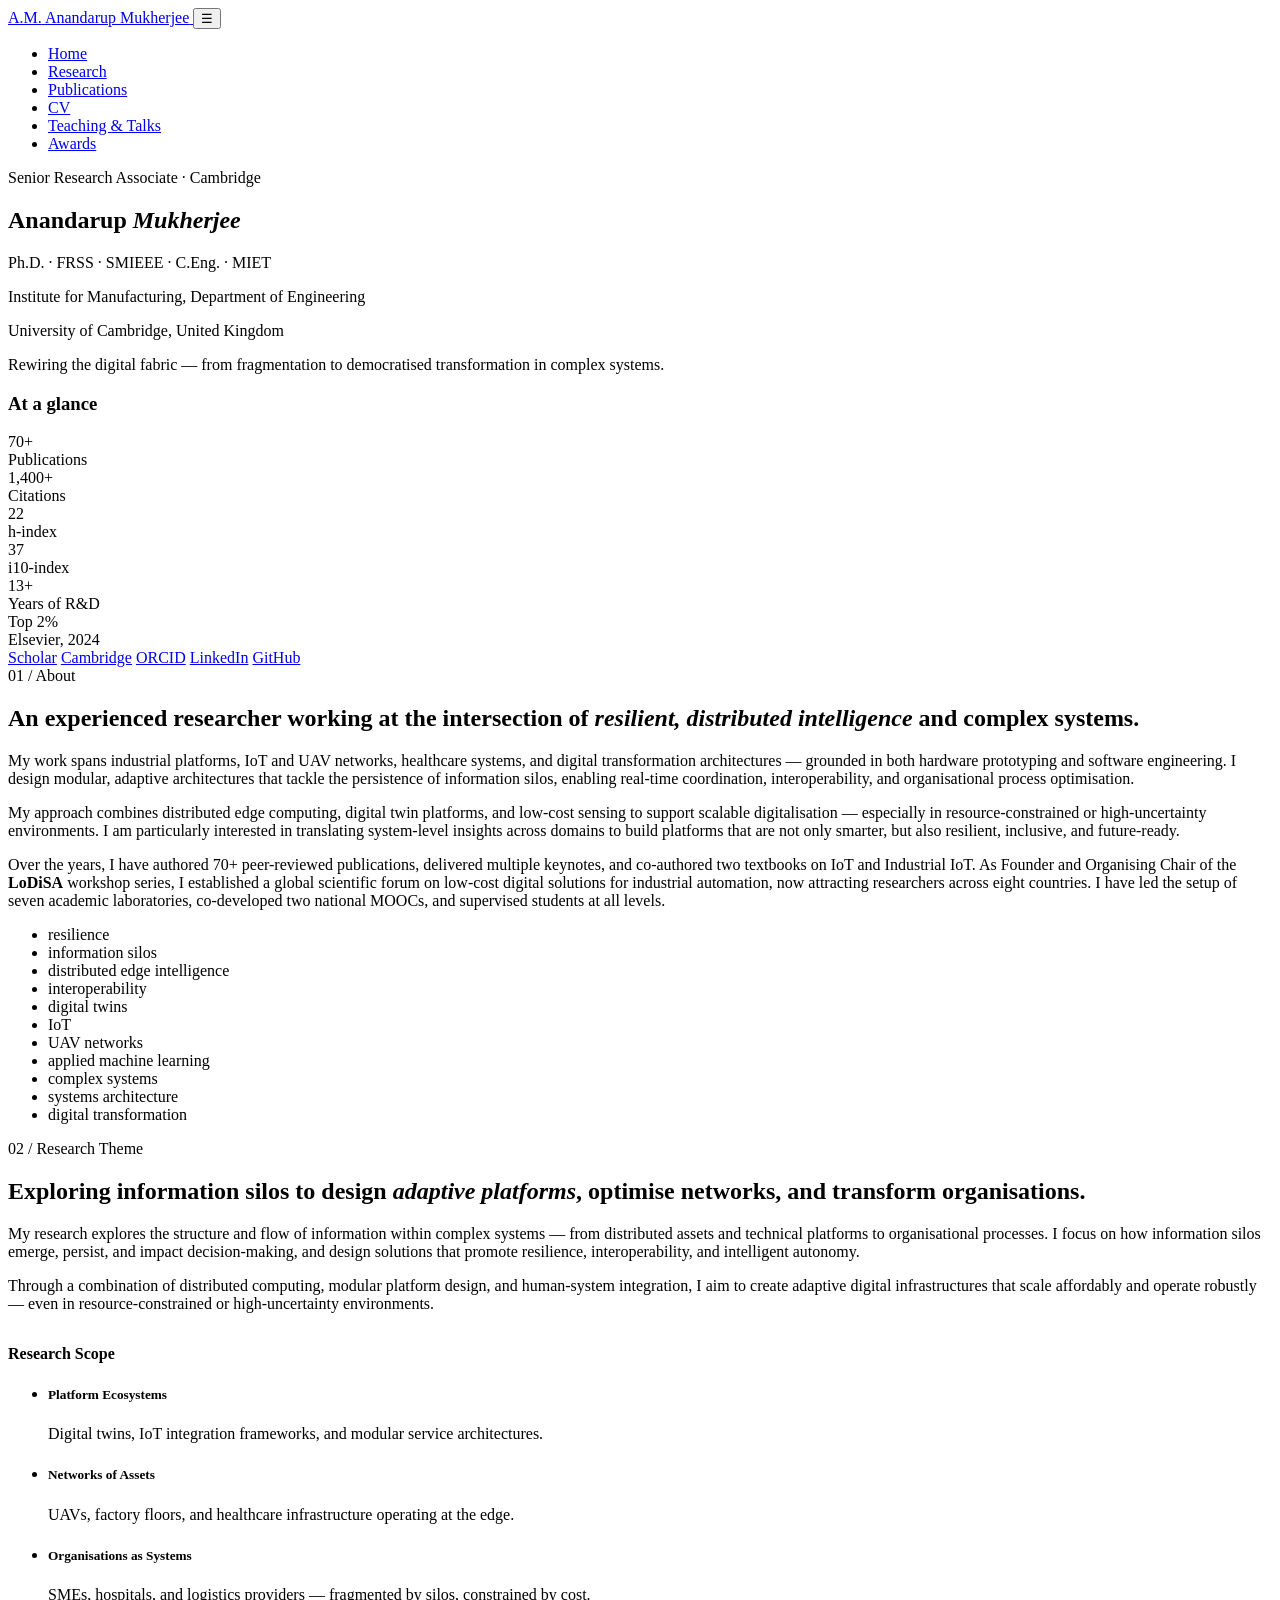
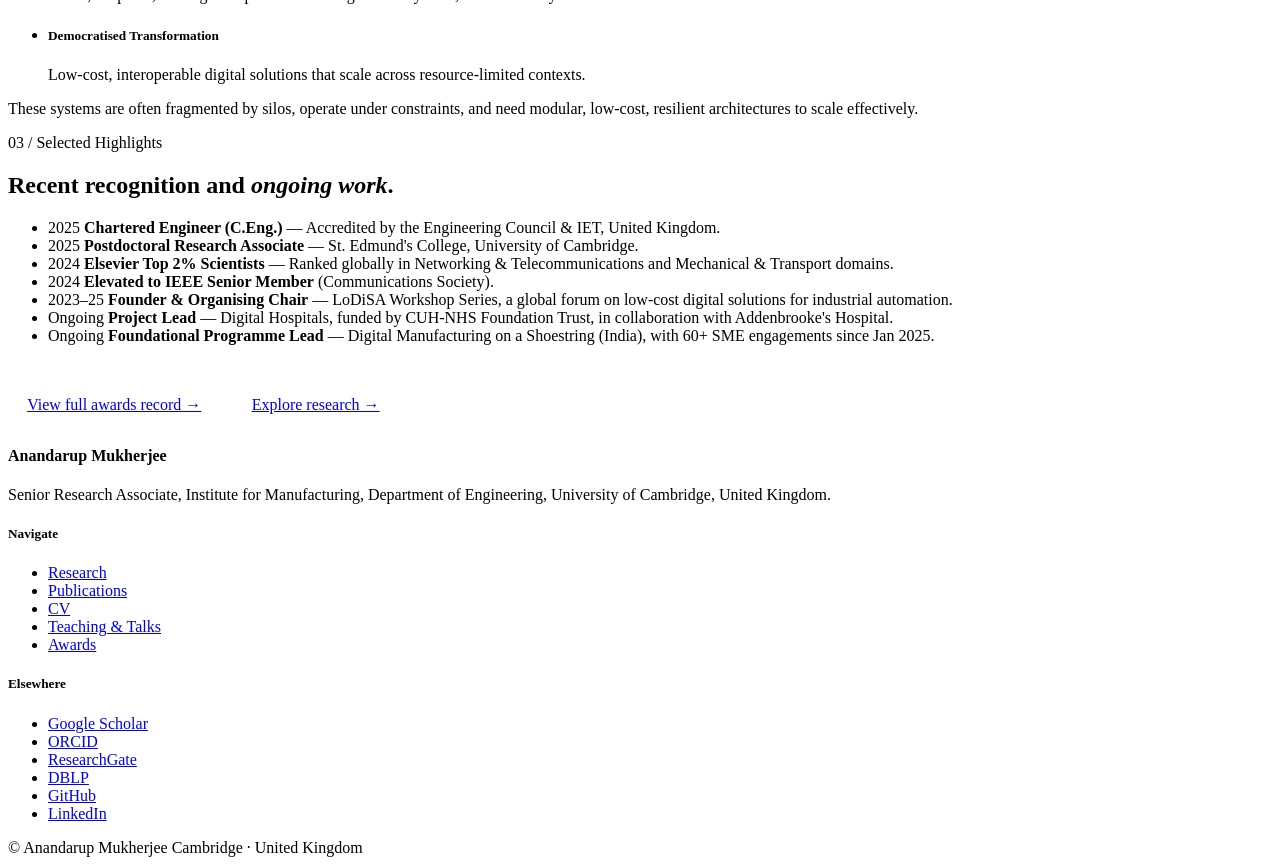
==== index.html @ 052fa0aa "site" ====
<!DOCTYPE html>
<html lang="en">
<head>
<meta charset="UTF-8" />
<meta name="viewport" content="width=device-width, initial-scale=1.0" />
<title>Anandarup Mukherjee — University of Cambridge</title>
<meta name="description" content="Dr. Anandarup Mukherjee — Senior Research Associate, Institute for Manufacturing, University of Cambridge. Research on digital twins, democratised digital transformation, IoT, and complex systems." />
<link rel="stylesheet" href="css/style.css" />
</head>
<body>

<header class="site-header">
  <div class="container">
    <nav class="nav">
      <a href="index.html" class="brand">
        <span class="brand-mark">A.M.</span>
        <span>Anandarup Mukherjee</span>
      </a>
      <button class="nav-toggle" aria-label="Menu" onclick="document.getElementById('menu').classList.toggle('open')">☰</button>
      <ul class="nav-links" id="menu">
        <li><a href="index.html" class="active">Home</a></li>
        <li><a href="research.html">Research</a></li>
        <li><a href="publications.html">Publications</a></li>
        <li><a href="cv.html">CV</a></li>
        <li><a href="teaching.html">Teaching &amp; Talks</a></li>
        <li><a href="awards.html">Awards</a></li>
      </ul>
    </nav>
  </div>
</header>

<main class="container">

  <section class="hero">
    <div class="hero-grid">
      <div>
        <p class="eyebrow reveal">Senior Research Associate · Cambridge</p>
        <h1 class="name reveal reveal-d1">Anandarup <em>Mukherjee</em></h1>
        <p class="creds reveal reveal-d2">Ph.D. · FRSS · SMIEEE · C.Eng. · MIET</p>
        <p class="role reveal reveal-d2">Institute for Manufacturing, Department of Engineering</p>
        <p class="affiliation reveal reveal-d3">University of Cambridge, United Kingdom</p>
        <p class="tagline reveal reveal-d3">
          Rewiring the digital fabric — from fragmentation to democratised transformation in complex systems.
        </p>
      </div>

      <aside class="hero-card reveal reveal-d4">
        <h3>At a glance</h3>
        <div class="metric-grid">
          <div class="metric"><div class="num">70+</div><div class="label">Publications</div></div>
          <div class="metric"><div class="num">1,400+</div><div class="label">Citations</div></div>
          <div class="metric"><div class="num">22</div><div class="label">h-index</div></div>
          <div class="metric"><div class="num">37</div><div class="label">i10-index</div></div>
          <div class="metric"><div class="num">13+</div><div class="label">Years of R&amp;D</div></div>
          <div class="metric"><div class="num">Top 2%</div><div class="label">Elsevier, 2024</div></div>
        </div>
        <div class="links-row">
          <a class="chip" href="https://scholar.google.co.in/citations?user=M4lwDqYAAAAJ&amp;hl=en" target="_blank" rel="noopener">Scholar</a>
          <a class="chip" href="https://www.eng.cam.ac.uk/profiles/am2910" target="_blank" rel="noopener">Cambridge</a>
          <a class="chip" href="https://orcid.org/0000-0002-3165-1151" target="_blank" rel="noopener">ORCID</a>
          <a class="chip" href="https://www.linkedin.com/in/anandarupmukherjee/" target="_blank" rel="noopener">LinkedIn</a>
          <a class="chip" href="https://github.com/anandarupmukherjee" target="_blank" rel="noopener">GitHub</a>
        </div>
      </aside>
    </div>
  </section>

  <section id="about">
    <div class="section-head">
      <span class="section-num">01 / About</span>
      <h2 class="section-title">An experienced researcher working at the intersection of <em>resilient, distributed intelligence</em> and complex systems.</h2>
    </div>

    <div class="prose">
      <p>
        My work spans industrial platforms, IoT and UAV networks, healthcare systems, and digital
        transformation architectures — grounded in both hardware prototyping and software engineering.
        I design modular, adaptive architectures that tackle the persistence of information silos,
        enabling real-time coordination, interoperability, and organisational process optimisation.
      </p>
      <p>
        My approach combines distributed edge computing, digital twin platforms, and low-cost sensing
        to support scalable digitalisation — especially in resource-constrained or high-uncertainty
        environments. I am particularly interested in translating system-level insights across domains
        to build platforms that are not only smarter, but also resilient, inclusive, and future-ready.
      </p>
      <p>
        Over the years, I have authored 70+ peer-reviewed publications, delivered multiple keynotes,
        and co-authored two textbooks on IoT and Industrial IoT. As Founder and Organising Chair of
        the <strong>LoDiSA</strong> workshop series, I established a global scientific forum on
        low-cost digital solutions for industrial automation, now attracting researchers across
        eight countries. I have led the setup of seven academic laboratories, co-developed two
        national MOOCs, and supervised students at all levels.
      </p>

      <ul class="keywords">
        <li>resilience</li>
        <li>information silos</li>
        <li>distributed edge intelligence</li>
        <li>interoperability</li>
        <li>digital twins</li>
        <li>IoT</li>
        <li>UAV networks</li>
        <li>applied machine learning</li>
        <li>complex systems</li>
        <li>systems architecture</li>
        <li>digital transformation</li>
      </ul>
    </div>
  </section>

  <section id="theme">
    <div class="section-head">
      <span class="section-num">02 / Research Theme</span>
      <h2 class="section-title">Exploring information silos to design <em>adaptive platforms</em>, optimise networks, and transform organisations.</h2>
    </div>

    <div class="hero-grid">
      <div>
        <p>
          My research explores the structure and flow of information within complex systems — from
          distributed assets and technical platforms to organisational processes. I focus on how
          information silos emerge, persist, and impact decision-making, and design solutions that
          promote resilience, interoperability, and intelligent autonomy.
        </p>
        <p>
          Through a combination of distributed computing, modular platform design, and human-system
          integration, I aim to create adaptive digital infrastructures that scale affordably and
          operate robustly — even in resource-constrained or high-uncertainty environments.
        </p>
        <h4 style="margin-top:2rem;">Research Scope</h4>
        <ul class="highlights" style="margin-top:1rem;">
          <li class="highlight">
            <h5>Platform Ecosystems</h5>
            <p>Digital twins, IoT integration frameworks, and modular service architectures.</p>
          </li>
          <li class="highlight">
            <h5>Networks of Assets</h5>
            <p>UAVs, factory floors, and healthcare infrastructure operating at the edge.</p>
          </li>
          <li class="highlight">
            <h5>Organisations as Systems</h5>
            <p>SMEs, hospitals, and logistics providers — fragmented by silos, constrained by cost.</p>
          </li>
          <li class="highlight">
            <h5>Democratised Transformation</h5>
            <p>Low-cost, interoperable digital solutions that scale across resource-limited contexts.</p>
          </li>
        </ul>
      </div>
      <aside>
        <p class="pull-quote">
          These systems are often fragmented by silos, operate under constraints, and need modular,
          low-cost, resilient architectures to scale effectively.
        </p>
      </aside>
    </div>
  </section>

  <section id="highlights">
    <div class="section-head">
      <span class="section-num">03 / Selected Highlights</span>
      <h2 class="section-title">Recent recognition and <em>ongoing work</em>.</h2>
    </div>

    <ul class="news">
      <li>
        <span class="when">2025</span>
        <span class="what"><strong>Chartered Engineer (C.Eng.)</strong> — Accredited by the Engineering Council &amp; IET, United Kingdom.</span>
      </li>
      <li>
        <span class="when">2025</span>
        <span class="what"><strong>Postdoctoral Research Associate</strong> — St. Edmund's College, University of Cambridge.</span>
      </li>
      <li>
        <span class="when">2024</span>
        <span class="what"><strong>Elsevier Top 2% Scientists</strong> — Ranked globally in Networking &amp; Telecommunications and Mechanical &amp; Transport domains.</span>
      </li>
      <li>
        <span class="when">2024</span>
        <span class="what"><strong>Elevated to IEEE Senior Member</strong> (Communications Society).</span>
      </li>
      <li>
        <span class="when">2023–25</span>
        <span class="what"><strong>Founder &amp; Organising Chair</strong> — LoDiSA Workshop Series, a global forum on low-cost digital solutions for industrial automation.</span>
      </li>
      <li>
        <span class="when">Ongoing</span>
        <span class="what"><strong>Project Lead</strong> — Digital Hospitals, funded by CUH-NHS Foundation Trust, in collaboration with Addenbrooke's Hospital.</span>
      </li>
      <li>
        <span class="when">Ongoing</span>
        <span class="what"><strong>Foundational Programme Lead</strong> — Digital Manufacturing on a Shoestring (India), with 60+ SME engagements since Jan 2025.</span>
      </li>
    </ul>

    <p style="margin-top:2.5rem;">
      <a href="awards.html" class="chip" style="display:inline-block; padding:0.7rem 1.2rem;">View full awards record →</a>
      &nbsp;
      <a href="research.html" class="chip" style="display:inline-block; padding:0.7rem 1.2rem;">Explore research →</a>
    </p>
  </section>

</main>

<footer class="site-footer">
  <div class="container">
    <div class="footer-grid">
      <div class="footer-brand">
        <h4>Anandarup Mukherjee</h4>
        <p>Senior Research Associate, Institute for Manufacturing, Department of Engineering, University of Cambridge, United Kingdom.</p>
      </div>
      <div class="footer-col">
        <h5>Navigate</h5>
        <ul>
          <li><a href="research.html">Research</a></li>
          <li><a href="publications.html">Publications</a></li>
          <li><a href="cv.html">CV</a></li>
          <li><a href="teaching.html">Teaching &amp; Talks</a></li>
          <li><a href="awards.html">Awards</a></li>
        </ul>
      </div>
      <div class="footer-col">
        <h5>Elsewhere</h5>
        <ul>
          <li><a href="https://scholar.google.co.in/citations?user=M4lwDqYAAAAJ&amp;hl=en" target="_blank" rel="noopener">Google Scholar</a></li>
          <li><a href="https://orcid.org/0000-0002-3165-1151" target="_blank" rel="noopener">ORCID</a></li>
          <li><a href="https://www.researchgate.net/profile/Anandarup-Mukherjee" target="_blank" rel="noopener">ResearchGate</a></li>
          <li><a href="https://dblp.org/pid/160/3215.html" target="_blank" rel="noopener">DBLP</a></li>
          <li><a href="https://github.com/anandarupmukherjee" target="_blank" rel="noopener">GitHub</a></li>
          <li><a href="https://www.linkedin.com/in/anandarupmukherjee/" target="_blank" rel="noopener">LinkedIn</a></li>
        </ul>
      </div>
    </div>
    <div class="footer-bottom">
      <span>© Anandarup Mukherjee</span>
      <span>Cambridge · United Kingdom</span>
    </div>
  </div>
</footer>

</body>
</html>
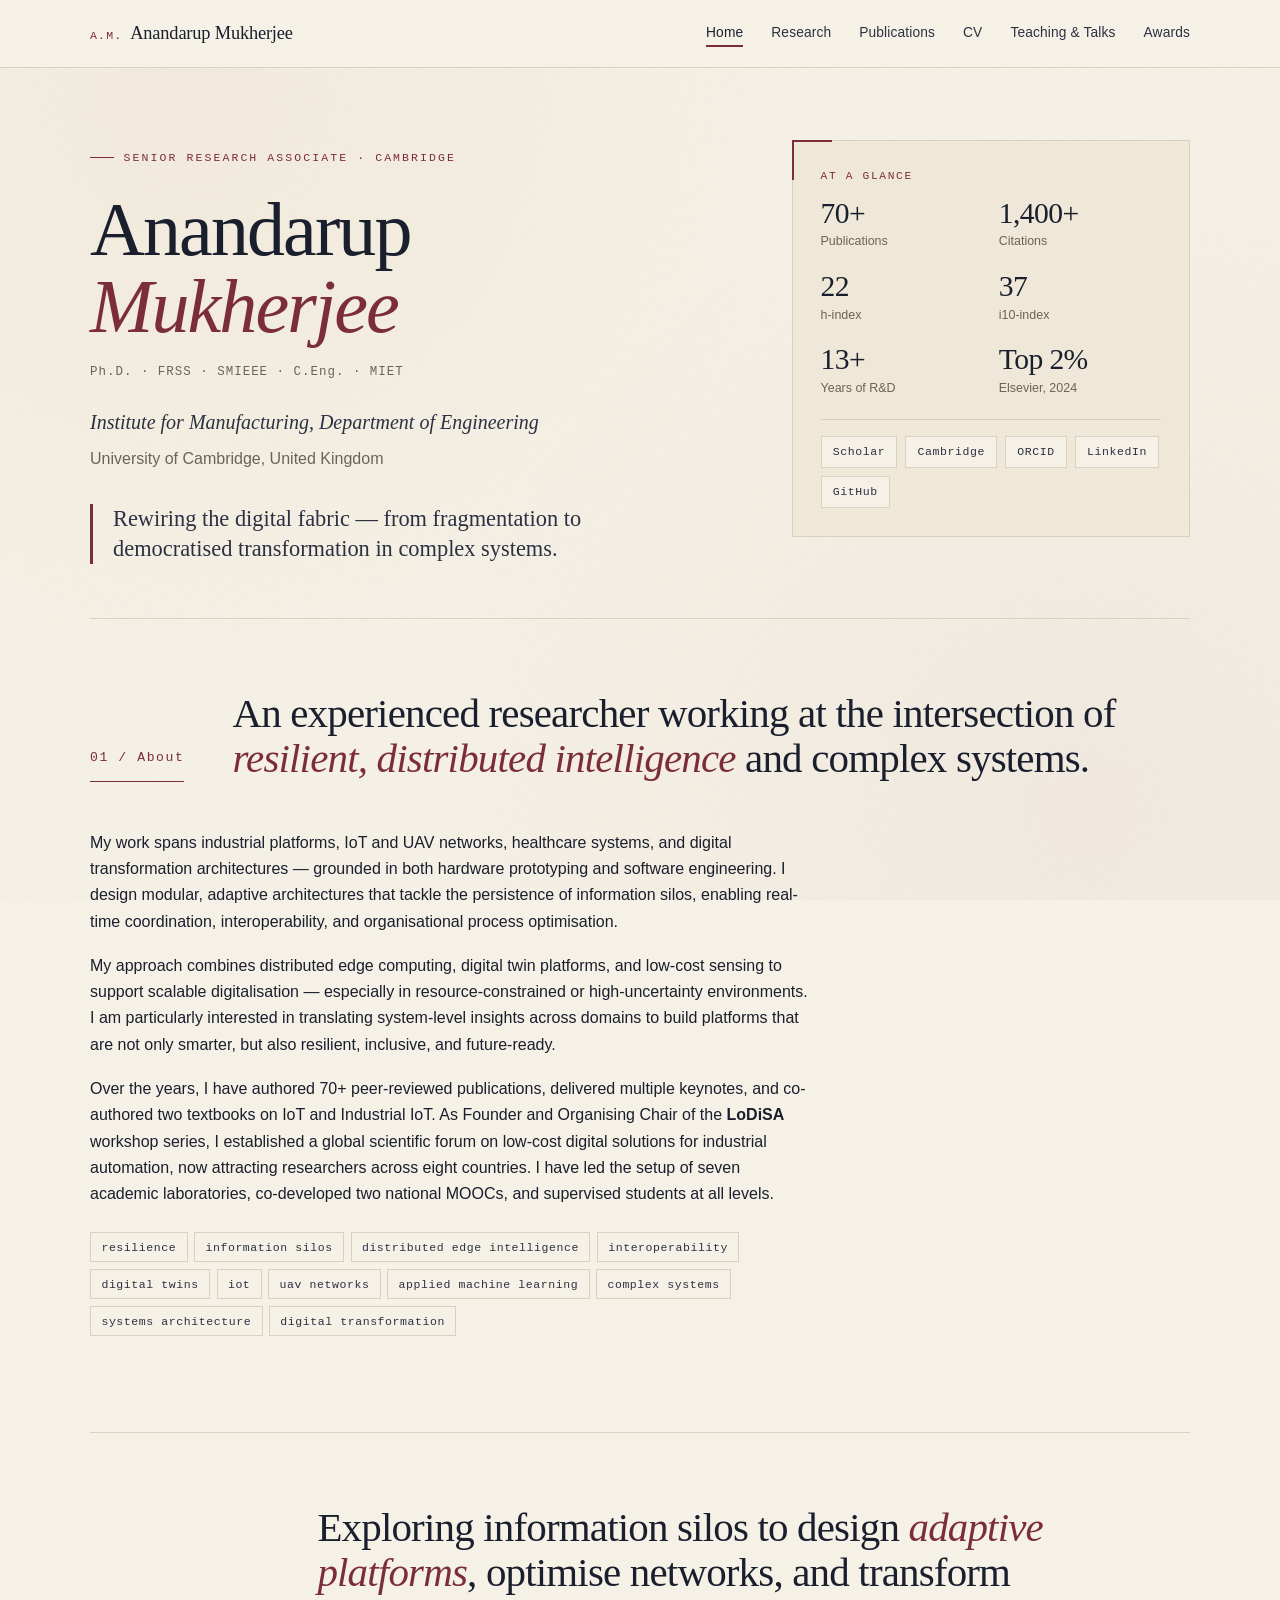
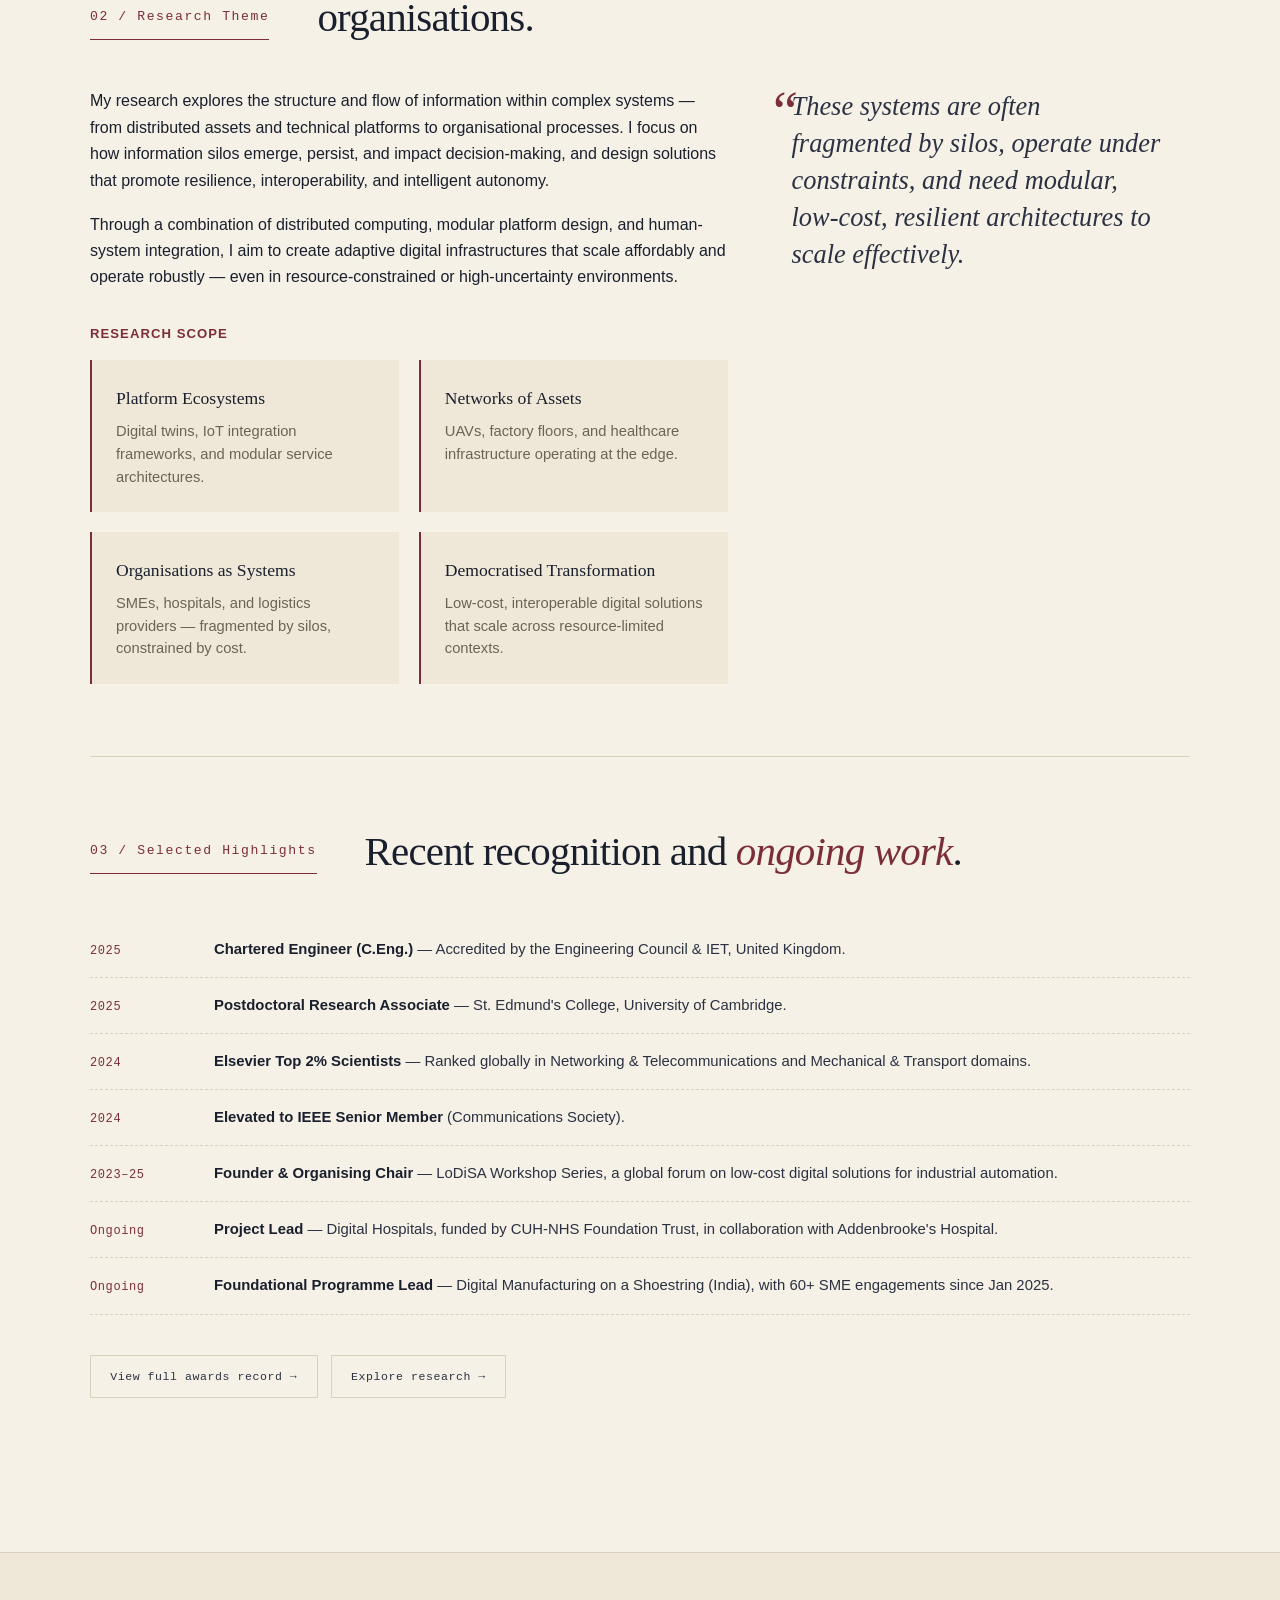
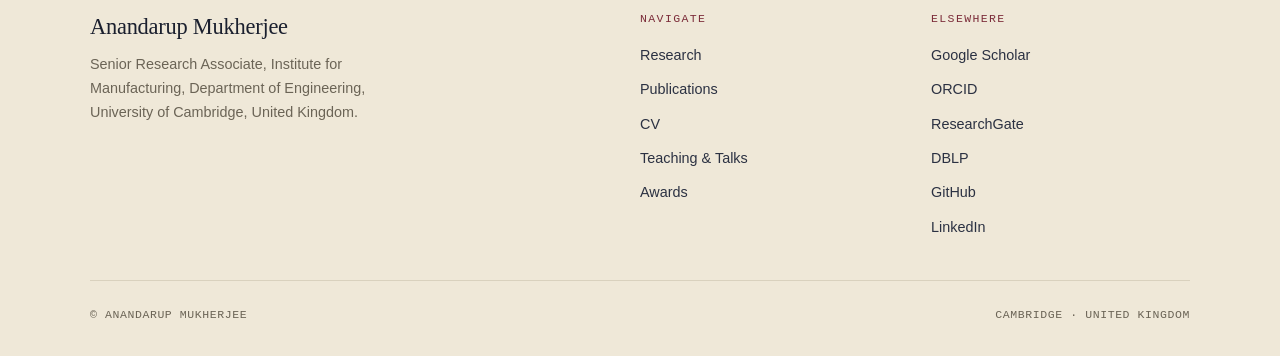
==== commit 97dbfb8e: "fix: correct stylesheet path from css/style.css to style.css Every HTML file linked to css/style.css" ====
--- a/index.html
+++ b/index.html
@@ -5,7 +5,7 @@
 <meta name="viewport" content="width=device-width, initial-scale=1.0" />
 <title>Anandarup Mukherjee — University of Cambridge</title>
 <meta name="description" content="Dr. Anandarup Mukherjee — Senior Research Associate, Institute for Manufacturing, University of Cambridge. Research on digital twins, democratised digital transformation, IoT, and complex systems." />
-<link rel="stylesheet" href="css/style.css" />
+<link rel="stylesheet" href="style.css" />
 </head>
 <body>
 
--- a/style.css
+++ b/style.css
@@ -0,0 +1,1051 @@
+/* =========================================================
+   Anandarup Mukherjee — Academic Portfolio
+   Aesthetic: Editorial / Cambridge-modern
+   ========================================================= */
+
+@import url('https://fonts.googleapis.com/css2?family=Fraunces:ital,opsz,wght@0,9..144,300;0,9..144,400;0,9..144,500;0,9..144,600;0,9..144,700;1,9..144,400&family=IBM+Plex+Sans:wght@300;400;500;600;700&family=IBM+Plex+Mono:wght@400;500&display=swap');
+
+:root {
+  --paper:        #F6F1E6;
+  --paper-warm:   #EFE8D8;
+  --ink:          #1A1F2E;
+  --ink-soft:     #2B3142;
+  --muted:        #6B6456;
+  --rule:         #D9D1BE;
+  --accent:       #7C2D3A;
+  --accent-soft:  #A84456;
+  --gold:         #B08845;
+  --highlight:    rgba(176, 136, 69, 0.18);
+
+  --f-display: 'Fraunces', 'Times New Roman', serif;
+  --f-body:    'IBM Plex Sans', -apple-system, sans-serif;
+  --f-mono:    'IBM Plex Mono', 'Courier New', monospace;
+
+  --w-max: 1180px;
+  --w-prose: 720px;
+}
+
+*, *::before, *::after { box-sizing: border-box; }
+
+html { scroll-behavior: smooth; }
+
+body {
+  margin: 0;
+  background: var(--paper);
+  color: var(--ink);
+  font-family: var(--f-body);
+  font-weight: 400;
+  font-size: 16px;
+  line-height: 1.65;
+  -webkit-font-smoothing: antialiased;
+  -moz-osx-font-smoothing: grayscale;
+  background-image:
+    radial-gradient(circle at 15% 10%, rgba(176, 136, 69, 0.06), transparent 45%),
+    radial-gradient(circle at 85% 90%, rgba(124, 45, 58, 0.04), transparent 50%);
+  background-attachment: fixed;
+}
+
+/* Subtle paper grain */
+body::before {
+  content: "";
+  position: fixed;
+  inset: 0;
+  pointer-events: none;
+  z-index: 1;
+  opacity: 0.35;
+  background-image: url("data:image/svg+xml;utf8,<svg viewBox='0 0 200 200' xmlns='http://www.w3.org/2000/svg'><filter id='n'><feTurbulence type='fractalNoise' baseFrequency='0.85' numOctaves='2' stitchTiles='stitch'/><feColorMatrix values='0 0 0 0 0.1 0 0 0 0 0.1 0 0 0 0 0.15 0 0 0 0.04 0'/></filter><rect width='100%' height='100%' filter='url(%23n)'/></svg>");
+  mix-blend-mode: multiply;
+}
+
+/* ========== LAYOUT ========== */
+.container {
+  max-width: var(--w-max);
+  margin: 0 auto;
+  padding: 0 clamp(1.25rem, 4vw, 2.5rem);
+  position: relative;
+  z-index: 2;
+}
+
+.prose { max-width: var(--w-prose); }
+
+/* ========== NAVIGATION ========== */
+.site-header {
+  position: sticky;
+  top: 0;
+  background: rgba(246, 241, 230, 0.92);
+  backdrop-filter: blur(8px);
+  -webkit-backdrop-filter: blur(8px);
+  border-bottom: 1px solid var(--rule);
+  z-index: 100;
+}
+
+.nav {
+  display: flex;
+  align-items: center;
+  justify-content: space-between;
+  padding: 1.1rem 0;
+  gap: 2rem;
+}
+
+.brand {
+  font-family: var(--f-display);
+  font-weight: 500;
+  font-size: 1.15rem;
+  letter-spacing: -0.01em;
+  color: var(--ink);
+  text-decoration: none;
+  display: flex;
+  align-items: baseline;
+  gap: 0.5rem;
+}
+
+.brand .brand-mark {
+  font-family: var(--f-mono);
+  font-size: 0.72rem;
+  color: var(--accent);
+  letter-spacing: 0.1em;
+  text-transform: uppercase;
+}
+
+.nav-links {
+  display: flex;
+  gap: 1.75rem;
+  list-style: none;
+  margin: 0;
+  padding: 0;
+  font-size: 0.86rem;
+}
+
+.nav-links a {
+  color: var(--ink-soft);
+  text-decoration: none;
+  font-weight: 500;
+  letter-spacing: 0.01em;
+  padding: 0.3rem 0;
+  position: relative;
+  transition: color 0.25s ease;
+}
+
+.nav-links a::after {
+  content: "";
+  position: absolute;
+  left: 0;
+  bottom: -2px;
+  width: 0;
+  height: 1.5px;
+  background: var(--accent);
+  transition: width 0.3s ease;
+}
+
+.nav-links a:hover,
+.nav-links a.active {
+  color: var(--ink);
+}
+
+.nav-links a:hover::after,
+.nav-links a.active::after {
+  width: 100%;
+}
+
+.nav-toggle {
+  display: none;
+  background: none;
+  border: none;
+  font-size: 1.5rem;
+  color: var(--ink);
+  cursor: pointer;
+  padding: 0.25rem 0.5rem;
+}
+
+@media (max-width: 820px) {
+  .nav-toggle { display: block; }
+  .nav-links {
+    display: none;
+    position: absolute;
+    top: 100%;
+    left: 0;
+    right: 0;
+    flex-direction: column;
+    background: var(--paper);
+    border-bottom: 1px solid var(--rule);
+    padding: 1.25rem 2rem;
+    gap: 1rem;
+  }
+  .nav-links.open { display: flex; }
+}
+
+/* ========== HERO ========== */
+.hero {
+  padding: clamp(3rem, 8vh, 6rem) 0 clamp(2.5rem, 6vh, 4.5rem);
+  border-bottom: 1px solid var(--rule);
+  position: relative;
+}
+
+.hero-grid {
+  display: grid;
+  grid-template-columns: 1fr;
+  gap: 2.5rem;
+}
+
+@media (min-width: 900px) {
+  .hero-grid { grid-template-columns: 1.6fr 1fr; gap: 4rem; }
+}
+
+.eyebrow {
+  font-family: var(--f-mono);
+  font-size: 0.72rem;
+  font-weight: 500;
+  letter-spacing: 0.18em;
+  text-transform: uppercase;
+  color: var(--accent);
+  margin: 0 0 1.5rem;
+  display: inline-flex;
+  align-items: center;
+  gap: 0.6rem;
+}
+
+.eyebrow::before {
+  content: "";
+  display: inline-block;
+  width: 24px;
+  height: 1px;
+  background: var(--accent);
+}
+
+h1.name {
+  font-family: var(--f-display);
+  font-weight: 400;
+  font-size: clamp(2.75rem, 6.5vw, 4.75rem);
+  line-height: 1.02;
+  letter-spacing: -0.025em;
+  margin: 0 0 1rem;
+  color: var(--ink);
+}
+
+h1.name em {
+  font-style: italic;
+  font-weight: 300;
+  color: var(--accent);
+}
+
+.creds {
+  font-family: var(--f-mono);
+  font-size: 0.78rem;
+  letter-spacing: 0.08em;
+  color: var(--muted);
+  margin-bottom: 1.5rem;
+}
+
+.role {
+  font-family: var(--f-display);
+  font-size: 1.25rem;
+  font-weight: 400;
+  font-style: italic;
+  color: var(--ink-soft);
+  margin: 0 0 0.4rem;
+}
+
+.affiliation {
+  font-size: 1rem;
+  color: var(--muted);
+  margin: 0 0 2rem;
+}
+
+.tagline {
+  font-family: var(--f-display);
+  font-size: 1.4rem;
+  font-weight: 300;
+  line-height: 1.35;
+  color: var(--ink-soft);
+  border-left: 3px solid var(--accent);
+  padding-left: 1.25rem;
+  margin: 2rem 0 0;
+  max-width: 48ch;
+}
+
+/* Hero side card */
+.hero-card {
+  background: var(--paper-warm);
+  border: 1px solid var(--rule);
+  padding: 1.75rem;
+  align-self: start;
+  position: relative;
+}
+
+.hero-card::before {
+  content: "";
+  position: absolute;
+  top: -1px;
+  left: -1px;
+  width: 40px;
+  height: 40px;
+  border-top: 2px solid var(--accent);
+  border-left: 2px solid var(--accent);
+}
+
+.hero-card h3 {
+  font-family: var(--f-mono);
+  font-size: 0.7rem;
+  letter-spacing: 0.15em;
+  text-transform: uppercase;
+  color: var(--accent);
+  margin: 0 0 1rem;
+  font-weight: 500;
+}
+
+.metric-grid {
+  display: grid;
+  grid-template-columns: 1fr 1fr;
+  gap: 1.25rem 1rem;
+  margin-bottom: 1.25rem;
+}
+
+.metric .num {
+  font-family: var(--f-display);
+  font-size: 1.85rem;
+  font-weight: 500;
+  line-height: 1;
+  color: var(--ink);
+  letter-spacing: -0.02em;
+}
+
+.metric .label {
+  font-size: 0.78rem;
+  color: var(--muted);
+  margin-top: 0.2rem;
+}
+
+.links-row {
+  display: flex;
+  flex-wrap: wrap;
+  gap: 0.5rem;
+  margin-top: 1rem;
+  padding-top: 1rem;
+  border-top: 1px solid var(--rule);
+}
+
+.chip {
+  font-family: var(--f-mono);
+  font-size: 0.72rem;
+  letter-spacing: 0.05em;
+  padding: 0.35rem 0.7rem;
+  border: 1px solid var(--rule);
+  color: var(--ink-soft);
+  text-decoration: none;
+  transition: all 0.25s ease;
+  background: var(--paper);
+}
+
+.chip:hover {
+  border-color: var(--accent);
+  color: var(--accent);
+  transform: translateY(-1px);
+}
+
+/* ========== SECTIONS ========== */
+section {
+  padding: clamp(3rem, 8vh, 5.5rem) 0;
+  border-bottom: 1px solid var(--rule);
+  position: relative;
+}
+
+section:last-of-type { border-bottom: none; }
+
+.section-head {
+  display: grid;
+  grid-template-columns: 1fr;
+  gap: 1.25rem;
+  margin-bottom: 3rem;
+  align-items: end;
+}
+
+@media (min-width: 820px) {
+  .section-head {
+    grid-template-columns: auto 1fr;
+    gap: 3rem;
+  }
+}
+
+.section-num {
+  font-family: var(--f-mono);
+  font-size: 0.82rem;
+  letter-spacing: 0.12em;
+  color: var(--accent);
+  white-space: nowrap;
+  padding-bottom: 0.75rem;
+  border-bottom: 1px solid var(--accent);
+  display: inline-block;
+}
+
+h2.section-title {
+  font-family: var(--f-display);
+  font-weight: 400;
+  font-size: clamp(1.8rem, 3.2vw, 2.6rem);
+  letter-spacing: -0.02em;
+  line-height: 1.1;
+  margin: 0;
+  color: var(--ink);
+}
+
+h2.section-title em {
+  font-style: italic;
+  color: var(--accent);
+  font-weight: 300;
+}
+
+.section-sub {
+  font-size: 1.05rem;
+  color: var(--muted);
+  max-width: 62ch;
+  margin: 1rem 0 0;
+  line-height: 1.6;
+}
+
+/* ========== TYPOGRAPHY ========== */
+p { margin: 0 0 1.1rem; }
+
+h3 {
+  font-family: var(--f-display);
+  font-weight: 500;
+  font-size: 1.5rem;
+  line-height: 1.25;
+  letter-spacing: -0.01em;
+  color: var(--ink);
+  margin: 0 0 0.5rem;
+}
+
+h4 {
+  font-family: var(--f-body);
+  font-weight: 600;
+  font-size: 0.82rem;
+  letter-spacing: 0.08em;
+  text-transform: uppercase;
+  color: var(--accent);
+  margin: 0 0 0.75rem;
+}
+
+a {
+  color: var(--accent);
+  text-decoration: none;
+  border-bottom: 1px solid transparent;
+  transition: border-color 0.2s ease;
+}
+
+a:hover { border-bottom-color: var(--accent); }
+
+.pull-quote {
+  font-family: var(--f-display);
+  font-size: 1.65rem;
+  line-height: 1.4;
+  font-style: italic;
+  font-weight: 300;
+  color: var(--ink-soft);
+  max-width: 28ch;
+  margin: 0;
+  padding: 0;
+  position: relative;
+}
+
+.pull-quote::before {
+  content: "\201C";
+  font-size: 3.5rem;
+  color: var(--accent);
+  line-height: 0.5;
+  position: absolute;
+  top: 0.15em;
+  left: -1.5rem;
+}
+
+/* ========== HIGHLIGHT LIST ========== */
+.highlights {
+  display: grid;
+  grid-template-columns: 1fr;
+  gap: 1.25rem;
+  list-style: none;
+  padding: 0;
+  margin: 0;
+}
+
+@media (min-width: 700px) {
+  .highlights { grid-template-columns: repeat(2, 1fr); }
+}
+
+.highlight {
+  padding: 1.5rem;
+  background: var(--paper-warm);
+  border-left: 2px solid var(--accent);
+  transition: transform 0.3s ease, box-shadow 0.3s ease;
+}
+
+.highlight:hover {
+  transform: translateY(-2px);
+  box-shadow: 0 8px 24px -12px rgba(26, 31, 46, 0.15);
+}
+
+.highlight h5 {
+  font-family: var(--f-display);
+  font-weight: 500;
+  font-size: 1.1rem;
+  margin: 0 0 0.4rem;
+  color: var(--ink);
+}
+
+.highlight p {
+  font-size: 0.92rem;
+  color: var(--muted);
+  margin: 0;
+  line-height: 1.55;
+}
+
+/* ========== PROJECT CARDS ========== */
+.projects {
+  display: grid;
+  grid-template-columns: 1fr;
+  gap: 1rem;
+}
+
+@media (min-width: 780px) {
+  .projects { grid-template-columns: repeat(2, 1fr); gap: 1.25rem; }
+}
+
+.project {
+  padding: 1.75rem 1.75rem 1.5rem;
+  background: var(--paper-warm);
+  border: 1px solid var(--rule);
+  position: relative;
+  transition: all 0.35s cubic-bezier(0.2, 0.8, 0.2, 1);
+  display: flex;
+  flex-direction: column;
+}
+
+.project:hover {
+  border-color: var(--accent);
+  transform: translateY(-3px);
+  box-shadow: 0 12px 32px -16px rgba(26, 31, 46, 0.18);
+}
+
+.project .meta {
+  font-family: var(--f-mono);
+  font-size: 0.72rem;
+  color: var(--accent);
+  letter-spacing: 0.1em;
+  text-transform: uppercase;
+  margin-bottom: 0.75rem;
+  display: flex;
+  justify-content: space-between;
+  gap: 0.5rem;
+  flex-wrap: wrap;
+}
+
+.project h3 {
+  font-size: 1.3rem;
+  margin: 0 0 0.75rem;
+}
+
+.project p {
+  font-size: 0.93rem;
+  color: var(--ink-soft);
+  margin: 0;
+  line-height: 1.6;
+}
+
+.project .funder {
+  font-family: var(--f-mono);
+  font-size: 0.72rem;
+  color: var(--muted);
+  margin-top: 1rem;
+  padding-top: 0.8rem;
+  border-top: 1px dashed var(--rule);
+}
+
+/* ========== TIMELINE (CV) ========== */
+.timeline {
+  position: relative;
+  padding-left: 0;
+  list-style: none;
+  margin: 0;
+}
+
+@media (min-width: 720px) {
+  .timeline { padding-left: 0; }
+}
+
+.tl-item {
+  display: grid;
+  grid-template-columns: 1fr;
+  gap: 0.5rem;
+  padding: 1.5rem 0 1.5rem;
+  border-bottom: 1px solid var(--rule);
+  position: relative;
+}
+
+@media (min-width: 720px) {
+  .tl-item {
+    grid-template-columns: 180px 1fr;
+    gap: 2.5rem;
+    padding: 2rem 0;
+  }
+}
+
+.tl-item:last-child { border-bottom: none; }
+
+.tl-date {
+  font-family: var(--f-mono);
+  font-size: 0.8rem;
+  letter-spacing: 0.05em;
+  color: var(--accent);
+  padding-top: 0.4rem;
+  text-transform: uppercase;
+}
+
+.tl-role {
+  font-family: var(--f-display);
+  font-weight: 500;
+  font-size: 1.25rem;
+  color: var(--ink);
+  margin: 0 0 0.25rem;
+  letter-spacing: -0.01em;
+}
+
+.tl-org {
+  font-size: 0.95rem;
+  color: var(--ink-soft);
+  font-style: italic;
+  margin: 0 0 0.75rem;
+}
+
+.tl-detail {
+  font-size: 0.94rem;
+  color: var(--ink-soft);
+  line-height: 1.65;
+  margin: 0.6rem 0 0;
+}
+
+.tl-detail ul {
+  margin: 0.5rem 0 0;
+  padding-left: 1.1rem;
+}
+
+.tl-detail li { margin-bottom: 0.4rem; }
+
+/* ========== PUBLICATIONS ========== */
+.pub-nav {
+  display: flex;
+  flex-wrap: wrap;
+  gap: 0.5rem;
+  margin-bottom: 3rem;
+  padding: 0.75rem;
+  background: var(--paper-warm);
+  border: 1px solid var(--rule);
+  font-size: 0.82rem;
+}
+
+.pub-nav a {
+  font-family: var(--f-mono);
+  padding: 0.4rem 0.85rem;
+  color: var(--ink-soft);
+  border: 1px solid transparent;
+  text-transform: uppercase;
+  letter-spacing: 0.08em;
+  font-size: 0.72rem;
+  transition: all 0.2s ease;
+}
+
+.pub-nav a:hover {
+  color: var(--accent);
+  border-color: var(--accent);
+}
+
+.pub-category {
+  margin-bottom: 4rem;
+}
+
+.pub-category h3 {
+  font-family: var(--f-display);
+  font-weight: 400;
+  font-size: 2rem;
+  letter-spacing: -0.02em;
+  margin: 0 0 0.5rem;
+  color: var(--ink);
+  display: flex;
+  align-items: baseline;
+  gap: 1rem;
+}
+
+.pub-category h3 .count {
+  font-family: var(--f-mono);
+  font-size: 0.75rem;
+  font-weight: 400;
+  letter-spacing: 0.1em;
+  color: var(--accent);
+  padding: 0.2rem 0.55rem;
+  border: 1px solid var(--accent);
+  border-radius: 2px;
+}
+
+.pub-category .tag-line {
+  color: var(--muted);
+  font-size: 0.95rem;
+  margin: 0 0 2rem;
+  padding-bottom: 1.5rem;
+  border-bottom: 2px solid var(--accent);
+  max-width: 60ch;
+}
+
+.pub-list {
+  list-style: none;
+  padding: 0;
+  margin: 0;
+  counter-reset: pubcount;
+}
+
+.pub-item {
+  display: grid;
+  grid-template-columns: 1fr;
+  gap: 0.5rem;
+  padding: 1.25rem 0;
+  border-bottom: 1px solid var(--rule);
+  font-size: 0.92rem;
+  line-height: 1.6;
+}
+
+@media (min-width: 780px) {
+  .pub-item {
+    grid-template-columns: 60px 1fr auto;
+    gap: 1.5rem;
+    align-items: start;
+  }
+}
+
+.pub-id {
+  font-family: var(--f-mono);
+  font-size: 0.78rem;
+  color: var(--accent);
+  letter-spacing: 0.05em;
+  padding-top: 0.1rem;
+}
+
+.pub-body {
+  color: var(--ink-soft);
+}
+
+.pub-body .title {
+  font-family: var(--f-display);
+  font-weight: 500;
+  color: var(--ink);
+  font-size: 1.02rem;
+  display: block;
+  margin-bottom: 0.2rem;
+  letter-spacing: -0.005em;
+}
+
+.pub-body .venue {
+  font-style: italic;
+  color: var(--muted);
+}
+
+.pub-body .authors {
+  color: var(--ink-soft);
+  margin-bottom: 0.3rem;
+}
+
+.pub-body .me { font-weight: 600; color: var(--ink); }
+
+.pub-link {
+  font-family: var(--f-mono);
+  font-size: 0.72rem;
+  letter-spacing: 0.08em;
+  text-transform: uppercase;
+  padding: 0.35rem 0.6rem;
+  border: 1px solid var(--rule);
+  color: var(--muted);
+  white-space: nowrap;
+  transition: all 0.2s ease;
+  align-self: start;
+}
+
+.pub-link:hover {
+  border-color: var(--accent);
+  color: var(--accent);
+}
+
+/* ========== AWARDS ========== */
+.awards-year {
+  display: grid;
+  grid-template-columns: 1fr;
+  gap: 1rem;
+  padding: 2rem 0;
+  border-bottom: 1px solid var(--rule);
+}
+
+@media (min-width: 720px) {
+  .awards-year {
+    grid-template-columns: 160px 1fr;
+    gap: 2.5rem;
+  }
+}
+
+.awards-year:last-of-type { border-bottom: none; }
+
+.awards-year h3 {
+  font-family: var(--f-display);
+  font-size: 2.5rem;
+  font-weight: 300;
+  margin: 0;
+  color: var(--accent);
+  letter-spacing: -0.02em;
+  line-height: 1;
+}
+
+.awards-list {
+  list-style: none;
+  padding: 0;
+  margin: 0;
+}
+
+.awards-list li {
+  padding: 0.75rem 0;
+  border-bottom: 1px dashed var(--rule);
+  font-size: 0.95rem;
+  line-height: 1.6;
+  color: var(--ink-soft);
+}
+
+.awards-list li:last-child { border-bottom: none; }
+
+.awards-list strong {
+  color: var(--ink);
+  font-weight: 600;
+}
+
+/* ========== TEACHING / TALKS ========== */
+.talk-list {
+  list-style: none;
+  padding: 0;
+  margin: 0;
+}
+
+.talk-item {
+  display: grid;
+  grid-template-columns: 1fr;
+  gap: 0.35rem;
+  padding: 1.25rem 0;
+  border-bottom: 1px solid var(--rule);
+}
+
+@media (min-width: 780px) {
+  .talk-item {
+    grid-template-columns: 110px 1fr;
+    gap: 2rem;
+  }
+}
+
+.talk-date {
+  font-family: var(--f-mono);
+  font-size: 0.78rem;
+  letter-spacing: 0.05em;
+  color: var(--accent);
+  padding-top: 0.15rem;
+}
+
+.talk-title {
+  font-family: var(--f-display);
+  font-weight: 500;
+  font-size: 1.08rem;
+  color: var(--ink);
+  margin: 0 0 0.3rem;
+  font-style: italic;
+}
+
+.talk-venue {
+  font-size: 0.92rem;
+  color: var(--muted);
+  margin: 0;
+}
+
+/* ========== FOOTER ========== */
+.site-footer {
+  padding: 3.5rem 0 2rem;
+  background: var(--paper-warm);
+  border-top: 1px solid var(--rule);
+  position: relative;
+  z-index: 2;
+  margin-top: 4rem;
+}
+
+.footer-grid {
+  display: grid;
+  grid-template-columns: 1fr;
+  gap: 2rem;
+  margin-bottom: 2rem;
+}
+
+@media (min-width: 720px) {
+  .footer-grid { grid-template-columns: 2fr 1fr 1fr; }
+}
+
+.footer-brand h4 {
+  font-family: var(--f-display);
+  font-size: 1.4rem;
+  font-weight: 500;
+  color: var(--ink);
+  margin: 0 0 0.5rem;
+  letter-spacing: -0.01em;
+  text-transform: none;
+}
+
+.footer-brand p {
+  color: var(--muted);
+  font-size: 0.9rem;
+  max-width: 40ch;
+}
+
+.footer-col h5 {
+  font-family: var(--f-mono);
+  font-size: 0.72rem;
+  letter-spacing: 0.12em;
+  text-transform: uppercase;
+  color: var(--accent);
+  margin: 0 0 0.9rem;
+  font-weight: 500;
+}
+
+.footer-col ul {
+  list-style: none;
+  padding: 0;
+  margin: 0;
+}
+
+.footer-col li { margin-bottom: 0.5rem; }
+
+.footer-col a {
+  color: var(--ink-soft);
+  font-size: 0.9rem;
+  text-decoration: none;
+}
+
+.footer-col a:hover { color: var(--accent); }
+
+.footer-bottom {
+  padding-top: 1.5rem;
+  border-top: 1px solid var(--rule);
+  display: flex;
+  justify-content: space-between;
+  gap: 1rem;
+  flex-wrap: wrap;
+  font-family: var(--f-mono);
+  font-size: 0.72rem;
+  letter-spacing: 0.05em;
+  color: var(--muted);
+  text-transform: uppercase;
+}
+
+/* ========== UTILITY ========== */
+.divider {
+  height: 1px;
+  background: var(--rule);
+  margin: 3rem 0;
+  border: none;
+}
+
+.accent-mark {
+  color: var(--accent);
+  font-family: var(--f-display);
+  font-style: italic;
+  font-weight: 400;
+}
+
+.kbd {
+  font-family: var(--f-mono);
+  font-size: 0.75em;
+  color: var(--muted);
+  background: var(--paper-warm);
+  padding: 0.1em 0.4em;
+  border: 1px solid var(--rule);
+  border-radius: 2px;
+  letter-spacing: 0.03em;
+}
+
+/* ========== REVEAL ANIMATIONS ========== */
+@keyframes rise {
+  from { opacity: 0; transform: translateY(14px); }
+  to { opacity: 1; transform: translateY(0); }
+}
+
+.reveal {
+  opacity: 0;
+  animation: rise 0.7s cubic-bezier(0.2, 0.8, 0.2, 1) forwards;
+}
+
+.reveal-d1 { animation-delay: 0.08s; }
+.reveal-d2 { animation-delay: 0.18s; }
+.reveal-d3 { animation-delay: 0.28s; }
+.reveal-d4 { animation-delay: 0.38s; }
+
+@media (prefers-reduced-motion: reduce) {
+  .reveal, * { animation: none !important; transition: none !important; }
+  html { scroll-behavior: auto; }
+}
+
+/* ========== SELECTION ========== */
+::selection {
+  background: var(--highlight);
+  color: var(--ink);
+}
+
+/* ========== KEYWORDS / PILLS ========== */
+.keywords {
+  display: flex;
+  flex-wrap: wrap;
+  gap: 0.4rem;
+  margin: 1.5rem 0;
+  list-style: none;
+  padding: 0;
+}
+
+.keywords li {
+  font-family: var(--f-mono);
+  font-size: 0.72rem;
+  letter-spacing: 0.05em;
+  padding: 0.3rem 0.65rem;
+  background: var(--paper);
+  border: 1px solid var(--rule);
+  color: var(--ink-soft);
+  text-transform: lowercase;
+}
+
+/* ========== NEWS LIST ========== */
+.news {
+  list-style: none;
+  padding: 0;
+  margin: 0;
+}
+
+.news li {
+  display: grid;
+  grid-template-columns: 1fr;
+  gap: 0.3rem;
+  padding: 1rem 0;
+  border-bottom: 1px dashed var(--rule);
+  font-size: 0.93rem;
+  line-height: 1.55;
+}
+
+@media (min-width: 720px) {
+  .news li {
+    grid-template-columns: 100px 1fr;
+    gap: 1.5rem;
+    align-items: baseline;
+  }
+}
+
+.news .when {
+  font-family: var(--f-mono);
+  font-size: 0.75rem;
+  color: var(--accent);
+  letter-spacing: 0.05em;
+}
+
+.news .what { color: var(--ink-soft); }
+
+.news .what strong { color: var(--ink); }
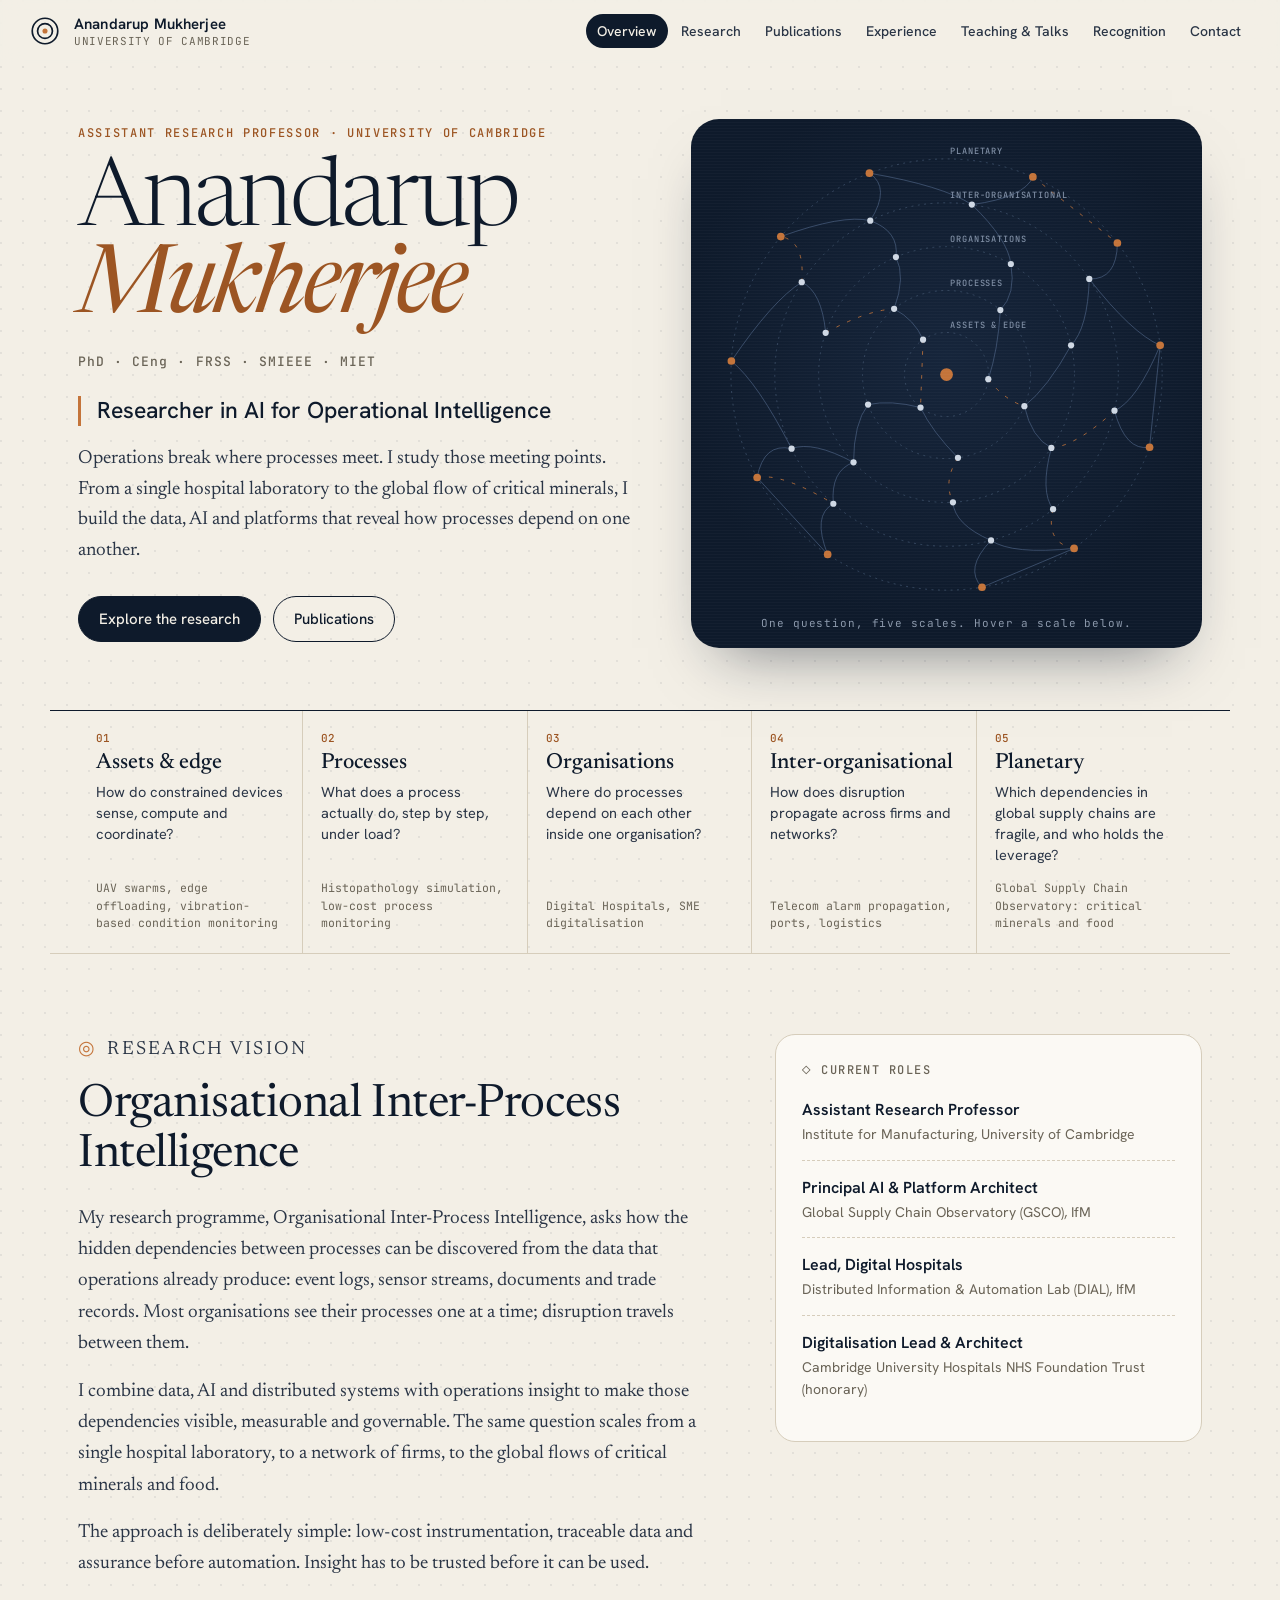
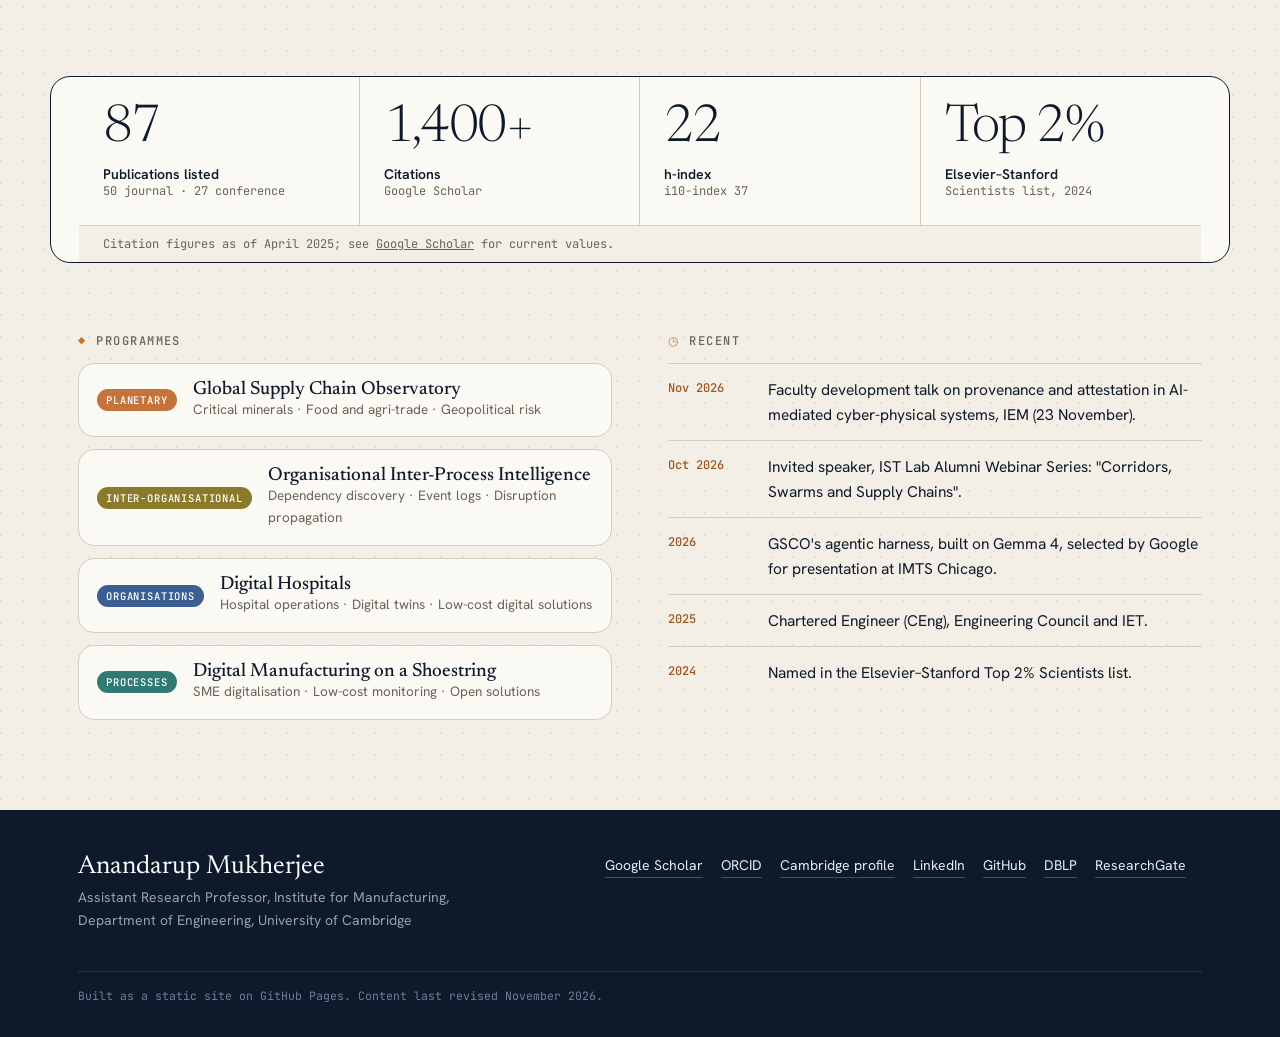
==== commit 1fcc2cc7: "New academic profile: data-driven, sectioned site for GitHub Pages Replaces the previous portfolio w" ====
--- a/index.html
+++ b/index.html
@@ -1,243 +1,45 @@
 <!DOCTYPE html>
-<html lang="en">
+<html lang="en-GB">
 <head>
-<meta charset="UTF-8" />
-<meta name="viewport" content="width=device-width, initial-scale=1.0" />
-<title>Anandarup Mukherjee — University of Cambridge</title>
-<meta name="description" content="Dr. Anandarup Mukherjee — Senior Research Associate, Institute for Manufacturing, University of Cambridge. Research on digital twins, democratised digital transformation, IoT, and complex systems." />
-<link rel="stylesheet" href="style.css" />
+<meta charset="utf-8">
+<meta name="viewport" content="width=device-width, initial-scale=1">
+<title>Anandarup Mukherjee · AI for Operational Intelligence · University of Cambridge</title>
+<meta name="description" content="Anandarup Mukherjee, Assistant Research Professor at the Institute for Manufacturing, University of Cambridge. Research in AI for operational intelligence: discovering hidden dependencies between processes, from hospitals to global supply chains.">
+<meta property="og:title" content="Anandarup Mukherjee · University of Cambridge">
+<meta property="og:description" content="Researcher in AI for Operational Intelligence. Organisational Inter-Process Intelligence, Digital Hospitals, Global Supply Chain Observatory.">
+<link rel="preconnect" href="https://fonts.googleapis.com">
+<link rel="preconnect" href="https://fonts.gstatic.com" crossorigin>
+<link href="https://fonts.googleapis.com/css2?family=Newsreader:ital,opsz,wght@0,6..72,300..700;1,6..72,300..600&family=Hanken+Grotesk:wght@400;500;600&family=JetBrains+Mono:wght@400;500&display=swap" rel="stylesheet">
+<link rel="stylesheet" href="assets/site.css">
+<link rel="icon" href="data:image/svg+xml,%3Csvg xmlns='http://www.w3.org/2000/svg' viewBox='0 0 32 32'%3E%3Crect width='32' height='32' rx='6' fill='%230e1a2b'/%3E%3Ccircle cx='16' cy='16' r='9' fill='none' stroke='%23c4743a' stroke-width='2'/%3E%3Ccircle cx='16' cy='16' r='3' fill='%23c4743a'/%3E%3C/svg%3E">
 </head>
 <body>
+<a class="skip" href="#main">Skip to content</a>
 
-<header class="site-header">
-  <div class="container">
-    <nav class="nav">
-      <a href="index.html" class="brand">
-        <span class="brand-mark">A.M.</span>
-        <span>Anandarup Mukherjee</span>
-      </a>
-      <button class="nav-toggle" aria-label="Menu" onclick="document.getElementById('menu').classList.toggle('open')">☰</button>
-      <ul class="nav-links" id="menu">
-        <li><a href="index.html" class="active">Home</a></li>
-        <li><a href="research.html">Research</a></li>
-        <li><a href="publications.html">Publications</a></li>
-        <li><a href="cv.html">CV</a></li>
-        <li><a href="teaching.html">Teaching &amp; Talks</a></li>
-        <li><a href="awards.html">Awards</a></li>
-      </ul>
-    </nav>
-  </div>
+<header class="topbar" id="topbar">
+  <a class="brand" href="#home" aria-label="Home">
+    <span class="mark" aria-hidden="true"><svg viewBox="0 0 32 32"><circle cx="16" cy="16" r="12"/><circle cx="16" cy="16" r="7"/><circle cx="16" cy="16" r="2.4" class="dot"/></svg></span>
+    <span class="brand-text"><b>Anandarup Mukherjee</b><small>University of Cambridge</small></span>
+  </a>
+  <button class="menu-btn" id="menuBtn" aria-expanded="false" aria-controls="nav">Menu</button>
+  <nav id="nav" aria-label="Sections"></nav>
 </header>
 
-<main class="container">
+<main id="main"></main>
 
-  <section class="hero">
-    <div class="hero-grid">
-      <div>
-        <p class="eyebrow reveal">Senior Research Associate · Cambridge</p>
-        <h1 class="name reveal reveal-d1">Anandarup <em>Mukherjee</em></h1>
-        <p class="creds reveal reveal-d2">Ph.D. · FRSS · SMIEEE · C.Eng. · MIET</p>
-        <p class="role reveal reveal-d2">Institute for Manufacturing, Department of Engineering</p>
-        <p class="affiliation reveal reveal-d3">University of Cambridge, United Kingdom</p>
-        <p class="tagline reveal reveal-d3">
-          Rewiring the digital fabric — from fragmentation to democratised transformation in complex systems.
-        </p>
-      </div>
-
-      <aside class="hero-card reveal reveal-d4">
-        <h3>At a glance</h3>
-        <div class="metric-grid">
-          <div class="metric"><div class="num">70+</div><div class="label">Publications</div></div>
-          <div class="metric"><div class="num">1,400+</div><div class="label">Citations</div></div>
-          <div class="metric"><div class="num">22</div><div class="label">h-index</div></div>
-          <div class="metric"><div class="num">37</div><div class="label">i10-index</div></div>
-          <div class="metric"><div class="num">13+</div><div class="label">Years of R&amp;D</div></div>
-          <div class="metric"><div class="num">Top 2%</div><div class="label">Elsevier, 2024</div></div>
-        </div>
-        <div class="links-row">
-          <a class="chip" href="https://scholar.google.co.in/citations?user=M4lwDqYAAAAJ&amp;hl=en" target="_blank" rel="noopener">Scholar</a>
-          <a class="chip" href="https://www.eng.cam.ac.uk/profiles/am2910" target="_blank" rel="noopener">Cambridge</a>
-          <a class="chip" href="https://orcid.org/0000-0002-3165-1151" target="_blank" rel="noopener">ORCID</a>
-          <a class="chip" href="https://www.linkedin.com/in/anandarupmukherjee/" target="_blank" rel="noopener">LinkedIn</a>
-          <a class="chip" href="https://github.com/anandarupmukherjee" target="_blank" rel="noopener">GitHub</a>
-        </div>
-      </aside>
+<footer class="footer">
+  <div class="wrap footer-grid">
+    <div>
+      <p class="f-name">Anandarup Mukherjee</p>
+      <p class="f-sub" id="fAff"></p>
     </div>
-  </section>
-
-  <section id="about">
-    <div class="section-head">
-      <span class="section-num">01 / About</span>
-      <h2 class="section-title">An experienced researcher working at the intersection of <em>resilient, distributed intelligence</em> and complex systems.</h2>
-    </div>
-
-    <div class="prose">
-      <p>
-        My work spans industrial platforms, IoT and UAV networks, healthcare systems, and digital
-        transformation architectures — grounded in both hardware prototyping and software engineering.
-        I design modular, adaptive architectures that tackle the persistence of information silos,
-        enabling real-time coordination, interoperability, and organisational process optimisation.
-      </p>
-      <p>
-        My approach combines distributed edge computing, digital twin platforms, and low-cost sensing
-        to support scalable digitalisation — especially in resource-constrained or high-uncertainty
-        environments. I am particularly interested in translating system-level insights across domains
-        to build platforms that are not only smarter, but also resilient, inclusive, and future-ready.
-      </p>
-      <p>
-        Over the years, I have authored 70+ peer-reviewed publications, delivered multiple keynotes,
-        and co-authored two textbooks on IoT and Industrial IoT. As Founder and Organising Chair of
-        the <strong>LoDiSA</strong> workshop series, I established a global scientific forum on
-        low-cost digital solutions for industrial automation, now attracting researchers across
-        eight countries. I have led the setup of seven academic laboratories, co-developed two
-        national MOOCs, and supervised students at all levels.
-      </p>
-
-      <ul class="keywords">
-        <li>resilience</li>
-        <li>information silos</li>
-        <li>distributed edge intelligence</li>
-        <li>interoperability</li>
-        <li>digital twins</li>
-        <li>IoT</li>
-        <li>UAV networks</li>
-        <li>applied machine learning</li>
-        <li>complex systems</li>
-        <li>systems architecture</li>
-        <li>digital transformation</li>
-      </ul>
-    </div>
-  </section>
-
-  <section id="theme">
-    <div class="section-head">
-      <span class="section-num">02 / Research Theme</span>
-      <h2 class="section-title">Exploring information silos to design <em>adaptive platforms</em>, optimise networks, and transform organisations.</h2>
-    </div>
-
-    <div class="hero-grid">
-      <div>
-        <p>
-          My research explores the structure and flow of information within complex systems — from
-          distributed assets and technical platforms to organisational processes. I focus on how
-          information silos emerge, persist, and impact decision-making, and design solutions that
-          promote resilience, interoperability, and intelligent autonomy.
-        </p>
-        <p>
-          Through a combination of distributed computing, modular platform design, and human-system
-          integration, I aim to create adaptive digital infrastructures that scale affordably and
-          operate robustly — even in resource-constrained or high-uncertainty environments.
-        </p>
-        <h4 style="margin-top:2rem;">Research Scope</h4>
-        <ul class="highlights" style="margin-top:1rem;">
-          <li class="highlight">
-            <h5>Platform Ecosystems</h5>
-            <p>Digital twins, IoT integration frameworks, and modular service architectures.</p>
-          </li>
-          <li class="highlight">
-            <h5>Networks of Assets</h5>
-            <p>UAVs, factory floors, and healthcare infrastructure operating at the edge.</p>
-          </li>
-          <li class="highlight">
-            <h5>Organisations as Systems</h5>
-            <p>SMEs, hospitals, and logistics providers — fragmented by silos, constrained by cost.</p>
-          </li>
-          <li class="highlight">
-            <h5>Democratised Transformation</h5>
-            <p>Low-cost, interoperable digital solutions that scale across resource-limited contexts.</p>
-          </li>
-        </ul>
-      </div>
-      <aside>
-        <p class="pull-quote">
-          These systems are often fragmented by silos, operate under constraints, and need modular,
-          low-cost, resilient architectures to scale effectively.
-        </p>
-      </aside>
-    </div>
-  </section>
-
-  <section id="highlights">
-    <div class="section-head">
-      <span class="section-num">03 / Selected Highlights</span>
-      <h2 class="section-title">Recent recognition and <em>ongoing work</em>.</h2>
-    </div>
-
-    <ul class="news">
-      <li>
-        <span class="when">2025</span>
-        <span class="what"><strong>Chartered Engineer (C.Eng.)</strong> — Accredited by the Engineering Council &amp; IET, United Kingdom.</span>
-      </li>
-      <li>
-        <span class="when">2025</span>
-        <span class="what"><strong>Postdoctoral Research Associate</strong> — St. Edmund's College, University of Cambridge.</span>
-      </li>
-      <li>
-        <span class="when">2024</span>
-        <span class="what"><strong>Elsevier Top 2% Scientists</strong> — Ranked globally in Networking &amp; Telecommunications and Mechanical &amp; Transport domains.</span>
-      </li>
-      <li>
-        <span class="when">2024</span>
-        <span class="what"><strong>Elevated to IEEE Senior Member</strong> (Communications Society).</span>
-      </li>
-      <li>
-        <span class="when">2023–25</span>
-        <span class="what"><strong>Founder &amp; Organising Chair</strong> — LoDiSA Workshop Series, a global forum on low-cost digital solutions for industrial automation.</span>
-      </li>
-      <li>
-        <span class="when">Ongoing</span>
-        <span class="what"><strong>Project Lead</strong> — Digital Hospitals, funded by CUH-NHS Foundation Trust, in collaboration with Addenbrooke's Hospital.</span>
-      </li>
-      <li>
-        <span class="when">Ongoing</span>
-        <span class="what"><strong>Foundational Programme Lead</strong> — Digital Manufacturing on a Shoestring (India), with 60+ SME engagements since Jan 2025.</span>
-      </li>
-    </ul>
-
-    <p style="margin-top:2.5rem;">
-      <a href="awards.html" class="chip" style="display:inline-block; padding:0.7rem 1.2rem;">View full awards record →</a>
-      &nbsp;
-      <a href="research.html" class="chip" style="display:inline-block; padding:0.7rem 1.2rem;">Explore research →</a>
-    </p>
-  </section>
-
-</main>
-
-<footer class="site-footer">
-  <div class="container">
-    <div class="footer-grid">
-      <div class="footer-brand">
-        <h4>Anandarup Mukherjee</h4>
-        <p>Senior Research Associate, Institute for Manufacturing, Department of Engineering, University of Cambridge, United Kingdom.</p>
-      </div>
-      <div class="footer-col">
-        <h5>Navigate</h5>
-        <ul>
-          <li><a href="research.html">Research</a></li>
-          <li><a href="publications.html">Publications</a></li>
-          <li><a href="cv.html">CV</a></li>
-          <li><a href="teaching.html">Teaching &amp; Talks</a></li>
-          <li><a href="awards.html">Awards</a></li>
-        </ul>
-      </div>
-      <div class="footer-col">
-        <h5>Elsewhere</h5>
-        <ul>
-          <li><a href="https://scholar.google.co.in/citations?user=M4lwDqYAAAAJ&amp;hl=en" target="_blank" rel="noopener">Google Scholar</a></li>
-          <li><a href="https://orcid.org/0000-0002-3165-1151" target="_blank" rel="noopener">ORCID</a></li>
-          <li><a href="https://www.researchgate.net/profile/Anandarup-Mukherjee" target="_blank" rel="noopener">ResearchGate</a></li>
-          <li><a href="https://dblp.org/pid/160/3215.html" target="_blank" rel="noopener">DBLP</a></li>
-          <li><a href="https://github.com/anandarupmukherjee" target="_blank" rel="noopener">GitHub</a></li>
-          <li><a href="https://www.linkedin.com/in/anandarupmukherjee/" target="_blank" rel="noopener">LinkedIn</a></li>
-        </ul>
-      </div>
-    </div>
-    <div class="footer-bottom">
-      <span>© Anandarup Mukherjee</span>
-      <span>Cambridge · United Kingdom</span>
-    </div>
+    <div class="f-links" id="fLinks"></div>
+    <p class="f-small">Built as a static site on GitHub Pages. Content last revised November 2026.</p>
   </div>
 </footer>
 
+<script src="assets/content.js"></script>
+<script src="assets/publications.js"></script>
+<script src="assets/app.js"></script>
 </body>
 </html>
--- a/assets/site.css
+++ b/assets/site.css
@@ -0,0 +1,270 @@
+/* Operational Intelligence: an observatory on paper. */
+:root{
+  --paper:#f3efe6; --paper-2:#ebe5d8; --card:#fbf9f4;
+  --ink:#0e1a2b; --ink-2:#2a3546; --muted:#6a6457; --rule:#d6cdbb;
+  --copper:#c4743a; --copper-d:#9c5523; --night:#0e1a2b; --night-2:#16253b;
+  --s-asset:#7b8b9b; --s-process:#2f7a72; --s-org:#3b5e93; --s-inter:#8a7a2a; --s-planet:#c4743a;
+  --serif:"Newsreader", Georgia, serif; --sans:"Hanken Grotesk", system-ui, sans-serif; --mono:"JetBrains Mono", ui-monospace, monospace;
+  --w:1180px;
+}
+*{box-sizing:border-box}
+html{scroll-behavior:smooth;-webkit-text-size-adjust:100%}
+body{margin:0;background:var(--paper);color:var(--ink);font:400 17px/1.62 var(--sans);
+  background-image:radial-gradient(circle at 1px 1px, rgba(14,26,43,.07) 1px, transparent 0);background-size:22px 22px}
+a{color:inherit}
+::selection{background:var(--copper);color:#fff}
+.skip{position:absolute;left:-999px}.skip:focus{left:12px;top:12px;z-index:99;background:var(--ink);color:#fff;padding:8px 12px}
+.wrap{max-width:var(--w);margin:0 auto;padding:0 28px}
+em{font-style:italic;color:var(--copper-d)}
+
+/* top bar */
+.topbar{position:sticky;top:0;z-index:20;display:flex;align-items:center;gap:24px;padding:14px 28px;
+  background:rgba(243,239,230,.86);backdrop-filter:blur(10px);-webkit-backdrop-filter:blur(10px);border-bottom:1px solid transparent;transition:border-color .2s}
+.topbar.scrolled{border-bottom-color:var(--rule)}
+.brand{display:flex;align-items:center;gap:12px;text-decoration:none;margin-right:auto}
+.mark svg{width:34px;height:34px;display:block}
+.mark circle{fill:none;stroke:var(--ink);stroke-width:1.6}.mark .dot{fill:var(--copper);stroke:none}
+.brand-text{display:flex;flex-direction:column;line-height:1.15}
+.brand-text b{font:600 15px var(--sans);letter-spacing:.01em}
+.brand-text small{font:400 11px var(--mono);color:var(--muted);letter-spacing:.06em;text-transform:uppercase}
+#nav{display:flex;gap:2px}
+#nav a{font:500 14px var(--sans);text-decoration:none;padding:8px 11px;border-radius:999px;color:var(--ink-2);transition:background .15s,color .15s}
+#nav a .n{display:none}
+#nav a:hover{background:var(--paper-2)}
+#nav a.on{background:var(--ink);color:var(--paper)}
+.menu-btn{display:none;font:500 14px var(--sans);background:none;border:1px solid var(--ink);border-radius:999px;padding:7px 14px;color:var(--ink)}
+
+/* type */
+.kicker{font:500 12px var(--mono);letter-spacing:.12em;text-transform:uppercase;color:var(--muted);margin:0 0 14px;display:flex;gap:10px;align-items:center}
+.kicker span{color:var(--copper)}
+h1,h2,h3{font-family:var(--serif);font-weight:400;letter-spacing:-.01em;margin:0}
+.sub{font:500 13px var(--mono);letter-spacing:.12em;text-transform:uppercase;color:var(--muted);margin:44px 0 18px;padding-bottom:10px;border-bottom:1px solid var(--rule)}
+
+/* hero */
+.hero{display:grid;grid-template-columns:1.05fr .95fr;gap:48px;align-items:center;padding-top:56px;padding-bottom:28px}
+.eyebrow{font:500 12px var(--mono);letter-spacing:.14em;text-transform:uppercase;color:var(--copper-d);margin:0 0 18px}
+.name{font:300 clamp(54px,7.4vw,104px)/.92 var(--serif);letter-spacing:-.035em}
+.name em{font-weight:400}
+.post{font:500 13px var(--mono);letter-spacing:.08em;color:var(--muted);margin:20px 0 0}
+.headline{font:500 clamp(19px,2vw,23px)/1.3 var(--sans);margin:26px 0 0;padding-left:16px;border-left:3px solid var(--copper)}
+.hero-lead{font:400 19px/1.6 var(--serif);color:var(--ink-2);max-width:34em;margin:18px 0 0}
+.cta{display:flex;gap:12px;flex-wrap:wrap;margin-top:30px}
+.btn{font:500 15px var(--sans);text-decoration:none;padding:12px 20px;border-radius:999px;border:1px solid var(--ink);transition:transform .15s,background .15s,color .15s}
+.btn:hover{transform:translateY(-1px)}
+.btn.solid{background:var(--ink);color:var(--paper)}
+.btn.solid:hover{background:var(--copper-d);border-color:var(--copper-d)}
+.hero-fig{margin:0;background:radial-gradient(circle at 50% 45%, var(--night-2), var(--night) 70%);border-radius:28px;padding:18px;position:relative;overflow:hidden;box-shadow:0 30px 60px -30px rgba(14,26,43,.55)}
+.hero-fig::after{content:"";position:absolute;inset:0;background:repeating-linear-gradient(0deg,rgba(255,255,255,.025) 0 1px,transparent 1px 3px);pointer-events:none}
+.hero-fig figcaption{font:400 11px var(--mono);letter-spacing:.08em;color:#8b98ab;text-align:center;margin-top:4px}
+.scales-fig{width:100%;height:auto;display:block}
+.scales-fig .ring{fill:none;stroke:#3a4c66;stroke-width:1;stroke-dasharray:2 5;transition:stroke .25s}
+.scales-fig .edge{fill:none;stroke:#4f6688;stroke-width:1;opacity:.7;transition:opacity .25s,stroke .25s}
+.scales-fig .edge.live{stroke:var(--copper);stroke-dasharray:4 9;animation:flow 3.2s linear infinite;animation-delay:var(--d);opacity:.9}
+.scales-fig .node{fill:#cfd8e4;transition:fill .25s,r .25s}
+.scales-fig .node[data-ring="4"]{fill:var(--copper)}
+.scales-fig .core{fill:var(--copper);animation:pulse 3s ease-in-out infinite;transform-origin:260px 260px}
+.scales-fig .rlabel{font:500 9.5px var(--mono);letter-spacing:.1em;text-transform:uppercase;fill:#7f8ea4;transition:fill .25s}
+.scales-fig.focus .edge,.scales-fig.focus .node{opacity:.18}
+.scales-fig .hot{opacity:1 !important}
+.scales-fig .ring.hot{stroke:var(--copper);stroke-dasharray:none;stroke-width:1.5}
+.scales-fig .node.hot{fill:#fff}
+.scales-fig .edge.hot{stroke:#e9a36f}
+.scales-fig .rlabel.hot{fill:#f1c9a6}
+@keyframes flow{to{stroke-dashoffset:-26}}
+@keyframes pulse{50%{transform:scale(1.6);opacity:.6}}
+
+/* ladder */
+.ladder{display:grid;grid-template-columns:repeat(5,1fr);gap:0;margin-top:34px;border-top:1px solid var(--ink);border-bottom:1px solid var(--rule)}
+.rung{display:flex;flex-direction:column;gap:6px;padding:20px 18px 22px;text-decoration:none;border-right:1px solid var(--rule);transition:background .2s;position:relative}
+.rung:last-child{border-right:0}
+.rung::before{content:"";position:absolute;left:0;top:-1px;height:3px;width:0;background:var(--copper);transition:width .3s}
+.rung:hover,.rung.hot{background:var(--card)}
+.rung:hover::before,.rung.hot::before{width:100%}
+.rung-n{font:500 11px var(--mono);color:var(--copper-d)}
+.rung-l{font:500 22px/1.1 var(--serif)}
+.rung-q{font-size:14.5px;line-height:1.45;color:var(--ink-2)}
+.rung-w{font:400 11.5px/1.5 var(--mono);color:var(--muted);margin-top:auto;padding-top:8px}
+
+/* vision band */
+.band{display:grid;grid-template-columns:1.5fr 1fr;gap:56px;padding-top:80px;padding-bottom:20px}
+.vision h2{font-size:clamp(32px,3.6vw,46px);line-height:1.08;margin-bottom:22px}
+.vision p{font:400 19px/1.65 var(--serif);color:var(--ink-2);margin:0 0 16px;max-width:36em}
+.vision p:first-of-type::first-letter{font-size:3.2em;float:left;line-height:.85;margin:6px 10px 0 0;color:var(--copper-d)}
+.roles{background:var(--card);border:1px solid var(--rule);border-radius:20px;padding:26px;align-self:start}
+.roles ul{list-style:none;margin:0;padding:0}
+.roles li{padding:14px 0;border-top:1px dashed var(--rule);display:flex;flex-direction:column}
+.roles li:first-child{border-top:0;padding-top:4px}
+.roles b{font-weight:600;font-size:16px}
+.roles span{font-size:14px;color:var(--muted)}
+
+/* metrics */
+.metrics{display:grid;grid-template-columns:repeat(4,1fr);gap:0;margin-top:60px;border:1px solid var(--ink);border-radius:20px;overflow:hidden;background:var(--card)}
+.metric{padding:26px 24px;border-right:1px solid var(--rule);display:flex;flex-direction:column}
+.metric:nth-child(4){border-right:0}
+.mv{font:300 52px/1 var(--serif);letter-spacing:-.03em}
+.ml{font:600 14px var(--sans);margin-top:10px}
+.mn{font:400 12px var(--mono);color:var(--muted)}
+.asof{grid-column:1/-1;margin:0;padding:10px 24px;border-top:1px solid var(--rule);font:400 12px var(--mono);color:var(--muted);background:var(--paper)}
+
+/* two-up */
+.two{display:grid;grid-template-columns:1fr 1fr;gap:56px;padding-top:70px;padding-bottom:90px}
+.mini-progs{display:grid;gap:12px}
+.mini{display:grid;grid-template-columns:auto 1fr;grid-template-rows:auto auto;column-gap:16px;padding:16px 18px;background:var(--card);border:1px solid var(--rule);border-radius:16px;text-decoration:none;transition:border-color .2s,transform .2s}
+.mini:hover{border-color:var(--ink);transform:translateX(3px)}
+.mini .sc{grid-row:1/3;align-self:center}
+.mini b{font:500 19px var(--serif)}
+.mini span:last-child{font-size:13.5px;color:var(--muted)}
+.news{list-style:none;margin:0;padding:0}
+.news li{display:grid;grid-template-columns:86px 1fr;gap:14px;padding:13px 0;border-top:1px solid var(--rule);font-size:15.5px}
+.news time{font:500 12px/1.9 var(--mono);color:var(--copper-d)}
+
+/* scale tags */
+.sc{display:inline-block;font:500 10.5px var(--mono);letter-spacing:.08em;text-transform:uppercase;padding:4px 9px;border-radius:999px;color:#fff;white-space:nowrap}
+.sc-asset{background:var(--s-asset)}.sc-process{background:var(--s-process)}.sc-org{background:var(--s-org)}.sc-inter{background:var(--s-inter)}.sc-planet{background:var(--s-planet)}
+.sw{display:inline-block;width:9px;height:9px;border-radius:50%;margin-right:7px}
+.sw.sc-asset,.sw.sc-process,.sw.sc-org,.sw.sc-inter,.sw.sc-planet{padding:0}
+
+/* section heads */
+.sec-head{padding:64px 0 30px;border-bottom:1px solid var(--ink);margin-bottom:30px}
+.sec-head h1{font:300 clamp(40px,5.6vw,74px)/1 var(--serif);letter-spacing:-.03em}
+.lede{font:400 19px/1.6 var(--serif);color:var(--ink-2);max-width:40em;margin:22px 0 0}
+
+/* chips */
+.chips{display:flex;flex-wrap:wrap;gap:8px;margin:0 0 26px}
+.chip{font:500 13.5px var(--sans);background:transparent;border:1px solid var(--rule);color:var(--ink-2);padding:7px 14px;border-radius:999px;cursor:pointer;display:inline-flex;align-items:center;transition:all .15s}
+.chip:hover{border-color:var(--ink)}
+.chip.on{background:var(--ink);color:var(--paper);border-color:var(--ink)}
+.chip .ct{font:400 11px var(--mono);font-style:normal;opacity:.65;margin-left:7px}
+
+/* programmes */
+.progs{display:grid;gap:0;padding-bottom:90px}
+.prog{display:grid;grid-template-columns:190px 1fr;gap:36px;padding:34px 0;border-top:1px solid var(--rule);scroll-margin-top:90px}
+.prog:first-child{border-top:0;padding-top:6px}
+.prog.flash .prog-main h2{animation:flash 1.6s ease}
+@keyframes flash{30%{color:var(--copper)}}
+.prog-side{display:flex;flex-direction:column;gap:10px;align-items:flex-start}
+.status{font:400 12px var(--mono);color:var(--muted)}
+.prog h2{font-size:clamp(28px,3vw,38px);line-height:1.1}
+.prog .tag{font:500 13px var(--mono);color:var(--copper-d);margin:8px 0 14px;letter-spacing:.02em}
+.prog p{max-width:44em;margin:0 0 14px}
+.prog dl{display:grid;gap:6px;margin:18px 0 0;font-size:14.5px}
+.prog dl div{display:grid;grid-template-columns:70px 1fr;gap:12px}
+.prog dt{font:500 11px/2 var(--mono);text-transform:uppercase;letter-spacing:.1em;color:var(--muted)}
+.prog dd{margin:0}
+.more{display:inline-block;margin-top:16px;font-weight:600;font-size:14.5px;text-decoration:none;border-bottom:1.5px solid var(--copper)}
+.more:hover{color:var(--copper-d)}
+
+/* publications */
+.pub-tools input{width:100%;font:400 17px var(--sans);padding:14px 18px;border:1px solid var(--ink);border-radius:14px;background:var(--card);color:var(--ink);margin-bottom:16px}
+.pub-tools input:focus{outline:2px solid var(--copper);outline-offset:2px}
+#publist{padding-bottom:90px}
+.ygroup{display:grid;grid-template-columns:110px 1fr;gap:24px;border-top:1px solid var(--rule);padding-top:18px;margin-top:6px}
+.year{font:300 40px/1 var(--serif);color:var(--copper-d);position:sticky;top:84px;align-self:start}
+.pubs{list-style:none;margin:0;padding:0}
+.pub{display:grid;grid-template-columns:48px 1fr;gap:12px;padding:0 0 20px}
+.pid{font:500 11.5px/2.2 var(--mono);color:var(--muted)}
+.pt{font:500 18.5px/1.35 var(--serif);margin:0}
+.pt a{text-decoration:none;background:linear-gradient(var(--copper),var(--copper)) 0 100%/0 1.5px no-repeat;transition:background-size .25s}
+.pt a:hover{background-size:100% 1.5px}
+.pa{font-size:14px;color:var(--ink-2);margin:4px 0 0}
+.pa b{font-weight:600;color:var(--ink)}
+.pv{font:400 13px var(--mono);color:var(--muted);margin:3px 0 0}
+.badge{display:inline-block;font:500 11px var(--sans);background:#f4e2d1;color:var(--copper-d);padding:2px 8px;border-radius:6px;margin-left:6px}
+.empty{color:var(--muted)}
+
+/* timeline */
+.cols{display:grid;grid-template-columns:1fr 1fr;gap:56px;padding-bottom:90px}
+.cols .sub:first-child{margin-top:0}
+.tl{list-style:none;margin:0;padding:0;border-left:1px solid var(--ink)}
+.tl li{position:relative;padding:0 0 26px 26px}
+.tl li::before{content:"";position:absolute;left:-5px;top:7px;width:9px;height:9px;border-radius:50%;background:var(--paper);border:1.5px solid var(--copper)}
+.tl li:first-child::before{background:var(--copper)}
+.tl time{font:500 12px var(--mono);color:var(--copper-d)}
+.tl h3{font-size:22px;line-height:1.2;margin:2px 0}
+.tl .org{font-weight:600;font-size:14.5px;color:var(--ink-2);margin:0 0 6px}
+.tl p{margin:0;font-size:15.5px}
+.plain{list-style:none;padding:0;margin:0}
+.plain li{padding:10px 0;border-top:1px solid var(--rule);font-size:15.5px}
+.plain b{font:500 12px var(--mono);display:inline-block;width:64px;color:var(--copper-d)}
+
+/* teaching */
+.cards{display:grid;grid-template-columns:repeat(3,1fr);gap:14px}
+.card{background:var(--card);border:1px solid var(--rule);border-radius:18px;padding:22px}
+.card h3{font-size:21px;line-height:1.2;margin-bottom:8px}
+.card p{margin:0;font-size:15px;color:var(--ink-2)}
+.talks{list-style:none;margin:0 0 90px;padding:0}
+.talks li{display:grid;grid-template-columns:90px 1fr auto;gap:18px;align-items:baseline;padding:16px 0;border-top:1px solid var(--rule)}
+.talks time{font:500 12px var(--mono);color:var(--copper-d)}
+.tt{font:500 19px/1.3 var(--serif);margin:0}
+.tv{font-size:14px;color:var(--muted);margin:2px 0 0}
+.kind{font:500 10.5px var(--mono);text-transform:uppercase;letter-spacing:.1em;border:1px solid var(--ink);padding:3px 8px;border-radius:999px}
+
+/* recognition */
+.service{list-style:none;margin:0;padding:0}
+.service li{display:flex;flex-direction:column;padding:16px 0;border-top:1px solid var(--rule)}
+.service span{font:500 11.5px var(--mono);text-transform:uppercase;letter-spacing:.1em;color:var(--copper-d)}
+.service b{font:500 19px/1.35 var(--serif)}
+.awards{list-style:none;margin:0;padding:0}
+.awards li{display:grid;grid-template-columns:76px 1fr;gap:14px;padding:11px 0;border-top:1px solid var(--rule);font-size:15.5px}
+.awards time{font:500 12px/1.9 var(--mono);color:var(--copper-d)}
+
+/* contact */
+.card.big{padding:30px}
+.mail{font:400 clamp(24px,3vw,34px) var(--serif);margin:0 0 14px;word-break:break-all}
+.mail a{text-decoration:none;border-bottom:2px solid var(--copper)}
+.linklist{list-style:none;margin:0;padding:0;columns:2}
+.linklist li{padding:9px 0;border-top:1px solid var(--rule);break-inside:avoid}
+.linklist a{text-decoration:none;font-weight:500}
+.linklist a::after{content:" ↗";color:var(--copper)}
+
+/* footer */
+.footer{background:var(--night);color:#c9d2de;padding:44px 0 34px}
+.footer-grid{display:grid;grid-template-columns:1fr 1.2fr;gap:30px}
+.f-name{font:400 26px var(--serif);color:#fff;margin:0}
+.f-sub{font-size:14px;margin:6px 0 0;color:#93a1b4;max-width:30em}
+.f-links{display:flex;flex-wrap:wrap;gap:8px 18px;align-content:flex-start}
+.f-links a{font-size:14px;text-decoration:none;color:#e5ebf2;border-bottom:1px solid #3c4f6b}
+.f-links a:hover{border-color:var(--copper)}
+.f-small{grid-column:1/-1;font:400 11.5px var(--mono);color:#6f7f95;margin:10px 0 0;border-top:1px solid #23344d;padding-top:16px}
+
+/* motion */
+.reveal{opacity:0;transform:translateY(14px);animation:rise .8s cubic-bezier(.2,.7,.2,1) forwards}
+.d2{animation-delay:.15s}.d3{animation-delay:.3s}
+@keyframes rise{to{opacity:1;transform:none}}
+@media (prefers-reduced-motion:reduce){*{animation:none !important;transition:none !important}.reveal{opacity:1;transform:none}}
+
+/* responsive */
+@media (max-width:1060px){
+  .menu-btn{display:block}
+  #nav{position:fixed;inset:64px 0 auto 0;flex-direction:column;background:var(--paper);padding:10px 20px 20px;border-bottom:1px solid var(--rule);display:none}
+  body.nav-open #nav{display:flex}
+  #nav a{font:400 26px var(--serif);border-radius:10px;padding:10px 12px}
+  #nav a .n{display:inline-block;font:400 12px var(--mono);color:var(--copper-d);width:34px}
+  #nav a.on{background:transparent;color:var(--copper-d)}
+}
+@media (max-width:900px){
+  .hero,.band,.two,.cols{grid-template-columns:1fr;gap:36px}
+  .hero{padding-top:30px}
+  .hero-fig{max-width:480px}
+  .ladder{grid-template-columns:1fr;border-top:1px solid var(--ink)}
+  .rung{border-right:0;border-bottom:1px solid var(--rule);display:grid;grid-template-columns:34px 1fr;column-gap:10px}
+  .rung>*{grid-column:2}.rung-n{grid-column:1;grid-row:1/4}
+  .metrics{grid-template-columns:1fr 1fr}
+  .metric:nth-child(2){border-right:0}.metric:nth-child(-n+2){border-bottom:1px solid var(--rule)}
+  .prog{grid-template-columns:1fr;gap:12px}
+  .prog-side{flex-direction:row;align-items:center}
+  .cards{grid-template-columns:1fr 1fr}
+  .ygroup{grid-template-columns:1fr;gap:6px}
+  .year{position:static;font-size:30px}
+  .footer-grid{grid-template-columns:1fr}
+}
+@media (max-width:560px){
+  body{font-size:16px}
+  .wrap,.topbar{padding-left:18px;padding-right:18px}
+  .cards{grid-template-columns:1fr}
+  .talks li{grid-template-columns:1fr;gap:4px}
+  .kind{justify-self:start}
+  .news li,.awards li{grid-template-columns:1fr;gap:2px}
+  .mv{font-size:40px}
+  .linklist{columns:1}
+}
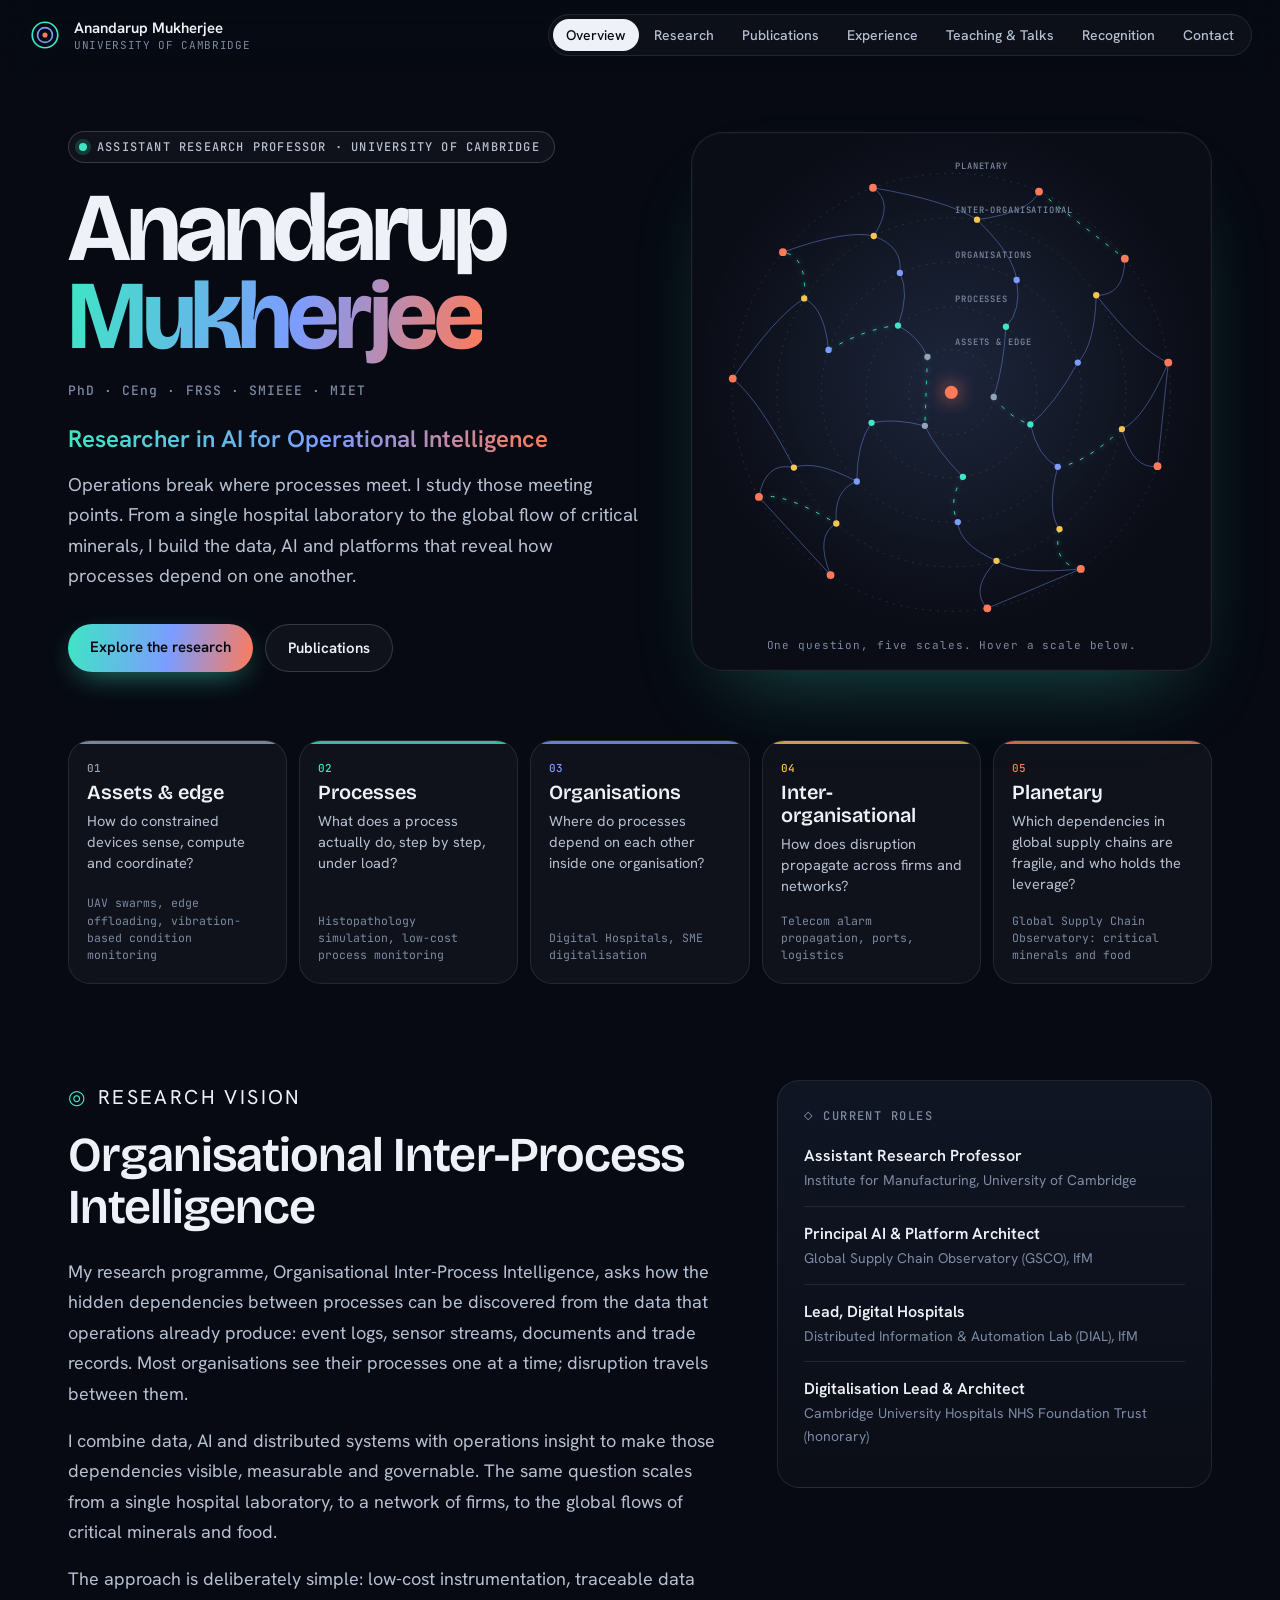
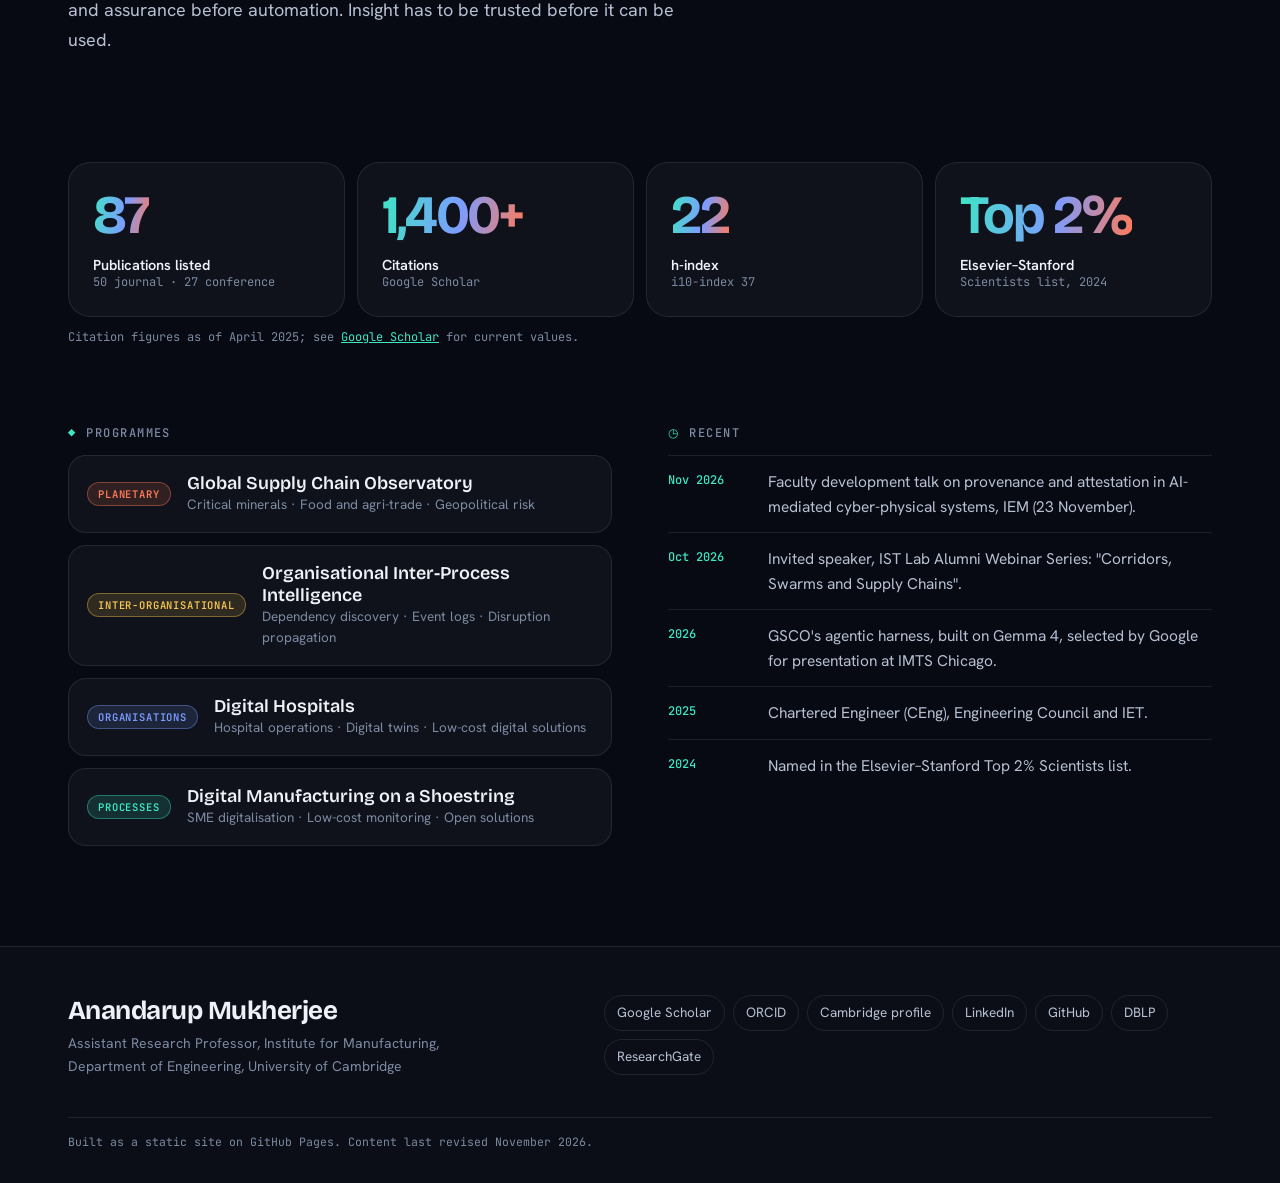
==== commit ba39fd6c: "Restyle: dark theme with gradient accents and grotesque display type Co-Authored-By: Claude Opus 5.5" ====
--- a/index.html
+++ b/index.html
@@ -2,6 +2,7 @@
 <html lang="en-GB">
 <head>
 <meta charset="utf-8">
+<meta name="theme-color" content="#070a12">
 <meta name="viewport" content="width=device-width, initial-scale=1">
 <title>Anandarup Mukherjee · AI for Operational Intelligence · University of Cambridge</title>
 <meta name="description" content="Anandarup Mukherjee, Assistant Research Professor at the Institute for Manufacturing, University of Cambridge. Research in AI for operational intelligence: discovering hidden dependencies between processes, from hospitals to global supply chains.">
@@ -9,11 +10,12 @@
 <meta property="og:description" content="Researcher in AI for Operational Intelligence. Organisational Inter-Process Intelligence, Digital Hospitals, Global Supply Chain Observatory.">
 <link rel="preconnect" href="https://fonts.googleapis.com">
 <link rel="preconnect" href="https://fonts.gstatic.com" crossorigin>
-<link href="https://fonts.googleapis.com/css2?family=Newsreader:ital,opsz,wght@0,6..72,300..700;1,6..72,300..600&family=Hanken+Grotesk:wght@400;500;600&family=JetBrains+Mono:wght@400;500&display=swap" rel="stylesheet">
+<link href="https://fonts.googleapis.com/css2?family=Bricolage+Grotesque:opsz,wght@12..96,300..800&family=Hanken+Grotesk:wght@400;500;600;700&family=JetBrains+Mono:wght@400;500&display=swap" rel="stylesheet">
 <link rel="stylesheet" href="assets/site.css">
-<link rel="icon" href="data:image/svg+xml,%3Csvg xmlns='http://www.w3.org/2000/svg' viewBox='0 0 32 32'%3E%3Crect width='32' height='32' rx='6' fill='%230e1a2b'/%3E%3Ccircle cx='16' cy='16' r='9' fill='none' stroke='%23c4743a' stroke-width='2'/%3E%3Ccircle cx='16' cy='16' r='3' fill='%23c4743a'/%3E%3C/svg%3E">
+<link rel="icon" href="data:image/svg+xml,%3Csvg xmlns='http://www.w3.org/2000/svg' viewBox='0 0 32 32'%3E%3Crect width='32' height='32' rx='6' fill='%23070a12'/%3E%3Ccircle cx='16' cy='16' r='9' fill='none' stroke='%233ee6c4' stroke-width='2'/%3E%3Ccircle cx='16' cy='16' r='3' fill='%23ff7a59'/%3E%3C/svg%3E">
 </head>
 <body>
+<div class="aurora" aria-hidden="true"><i></i><i></i><i></i></div>
 <a class="skip" href="#main">Skip to content</a>
 
 <header class="topbar" id="topbar">
--- a/assets/site.css
+++ b/assets/site.css
@@ -1,270 +1,284 @@
-/* Operational Intelligence: an observatory on paper. */
+/* Operational Intelligence · night mode with signal colours. */
 :root{
-  --paper:#f3efe6; --paper-2:#ebe5d8; --card:#fbf9f4;
-  --ink:#0e1a2b; --ink-2:#2a3546; --muted:#6a6457; --rule:#d6cdbb;
-  --copper:#c4743a; --copper-d:#9c5523; --night:#0e1a2b; --night-2:#16253b;
-  --s-asset:#7b8b9b; --s-process:#2f7a72; --s-org:#3b5e93; --s-inter:#8a7a2a; --s-planet:#c4743a;
-  --serif:"Newsreader", Georgia, serif; --sans:"Hanken Grotesk", system-ui, sans-serif; --mono:"JetBrains Mono", ui-monospace, monospace;
-  --w:1180px;
+  --bg:#070a12; --bg-2:#0c1120; --bg-3:#121a2e;
+  --card:rgba(255,255,255,.035); --card-h:rgba(255,255,255,.06);
+  --line:rgba(255,255,255,.09); --line-2:rgba(255,255,255,.16);
+  --ink:#eef2f8; --ink-2:#b6c0d2; --muted:#7c8aa3;
+  --mint:#3ee6c4; --blue:#7c9cff; --coral:#ff7a59; --sun:#f5c451;
+  --grad:linear-gradient(100deg,var(--mint) 0%,var(--blue) 55%,var(--coral) 100%);
+  --s-asset:#94a3b8; --s-process:#3ee6c4; --s-org:#7c9cff; --s-inter:#f5c451; --s-planet:#ff7a59;
+  --display:"Bricolage Grotesque", system-ui, sans-serif; --sans:"Hanken Grotesk", system-ui, sans-serif; --mono:"JetBrains Mono", ui-monospace, monospace;
+  --w:1200px; --r:22px;
 }
 *{box-sizing:border-box}
-html{scroll-behavior:smooth;-webkit-text-size-adjust:100%}
-body{margin:0;background:var(--paper);color:var(--ink);font:400 17px/1.62 var(--sans);
-  background-image:radial-gradient(circle at 1px 1px, rgba(14,26,43,.07) 1px, transparent 0);background-size:22px 22px}
+html{scroll-behavior:smooth;-webkit-text-size-adjust:100%;background:var(--bg)}
+body{margin:0;background:var(--bg);color:var(--ink);font:400 17px/1.62 var(--sans);position:relative;overflow-x:hidden}
+body::before{content:"";position:fixed;inset:0;z-index:-1;pointer-events:none;
+  background-image:linear-gradient(var(--line) 1px,transparent 1px),linear-gradient(90deg,var(--line) 1px,transparent 1px);
+  background-size:64px 64px;mask-image:radial-gradient(ellipse 80% 60% at 50% 0%,#000 30%,transparent 80%);-webkit-mask-image:radial-gradient(ellipse 80% 60% at 50% 0%,#000 30%,transparent 80%);opacity:.5}
+.aurora{position:fixed;inset:0;z-index:-2;pointer-events:none;overflow:hidden}
+.aurora i{position:absolute;border-radius:50%;filter:blur(90px);opacity:.33;animation:drift 22s ease-in-out infinite alternate}
+.aurora i:nth-child(1){width:46vw;height:46vw;left:-12vw;top:-14vw;background:var(--mint)}
+.aurora i:nth-child(2){width:40vw;height:40vw;right:-10vw;top:-6vw;background:var(--blue);animation-delay:-7s}
+.aurora i:nth-child(3){width:34vw;height:34vw;left:35vw;top:30vh;background:var(--coral);opacity:.16;animation-delay:-13s}
+@keyframes drift{to{transform:translate(6vw,4vh) scale(1.12)}}
 a{color:inherit}
-::selection{background:var(--copper);color:#fff}
-.skip{position:absolute;left:-999px}.skip:focus{left:12px;top:12px;z-index:99;background:var(--ink);color:#fff;padding:8px 12px}
+::selection{background:var(--mint);color:var(--bg)}
+.skip{position:absolute;left:-999px}.skip:focus{left:12px;top:12px;z-index:99;background:var(--mint);color:var(--bg);padding:8px 12px}
 .wrap{max-width:var(--w);margin:0 auto;padding:0 28px}
-em{font-style:italic;color:var(--copper-d)}
+em{font-style:normal;background:var(--grad);-webkit-background-clip:text;background-clip:text;color:transparent}
 
 /* top bar */
 .topbar{position:sticky;top:0;z-index:20;display:flex;align-items:center;gap:24px;padding:14px 28px;
-  background:rgba(243,239,230,.86);backdrop-filter:blur(10px);-webkit-backdrop-filter:blur(10px);border-bottom:1px solid transparent;transition:border-color .2s}
-.topbar.scrolled{border-bottom-color:var(--rule)}
+  background:rgba(7,10,18,.6);backdrop-filter:blur(16px) saturate(1.4);-webkit-backdrop-filter:blur(16px) saturate(1.4);border-bottom:1px solid transparent;transition:border-color .2s}
+.topbar.scrolled{border-bottom-color:var(--line)}
 .brand{display:flex;align-items:center;gap:12px;text-decoration:none;margin-right:auto}
 .mark svg{width:34px;height:34px;display:block}
-.mark circle{fill:none;stroke:var(--ink);stroke-width:1.6}.mark .dot{fill:var(--copper);stroke:none}
+.mark circle{fill:none;stroke:var(--mint);stroke-width:1.6}.mark circle:nth-child(2){stroke:var(--blue)}.mark .dot{fill:var(--coral);stroke:none}
 .brand-text{display:flex;flex-direction:column;line-height:1.15}
-.brand-text b{font:600 15px var(--sans);letter-spacing:.01em}
+.brand-text b{font:600 15px var(--sans)}
 .brand-text small{font:400 11px var(--mono);color:var(--muted);letter-spacing:.06em;text-transform:uppercase}
-#nav{display:flex;gap:2px}
-#nav a{font:500 14px var(--sans);text-decoration:none;padding:8px 11px;border-radius:999px;color:var(--ink-2);transition:background .15s,color .15s}
+#nav{display:flex;gap:2px;padding:4px;border:1px solid var(--line);border-radius:999px;background:rgba(255,255,255,.03)}
+#nav a{font:500 14px var(--sans);text-decoration:none;padding:7px 13px;border-radius:999px;color:var(--ink-2);transition:background .15s,color .15s}
 #nav a .n{display:none}
-#nav a:hover{background:var(--paper-2)}
-#nav a.on{background:var(--ink);color:var(--paper)}
-.menu-btn{display:none;font:500 14px var(--sans);background:none;border:1px solid var(--ink);border-radius:999px;padding:7px 14px;color:var(--ink)}
+#nav a:hover{color:var(--ink);background:var(--card-h)}
+#nav a.on{background:var(--ink);color:var(--bg)}
+.menu-btn{display:none;font:500 14px var(--sans);background:var(--card);border:1px solid var(--line-2);border-radius:999px;padding:7px 14px;color:var(--ink)}
 
 /* type */
 .kicker{font:500 12px var(--mono);letter-spacing:.12em;text-transform:uppercase;color:var(--muted);margin:0 0 14px;display:flex;gap:10px;align-items:center}
-.kicker span{color:var(--copper)}
-h1,h2,h3{font-family:var(--serif);font-weight:400;letter-spacing:-.01em;margin:0}
-.sub{font:500 13px var(--mono);letter-spacing:.12em;text-transform:uppercase;color:var(--muted);margin:44px 0 18px;padding-bottom:10px;border-bottom:1px solid var(--rule)}
+.kicker span{color:var(--mint)}
+h1,h2,h3{font-family:var(--display);font-weight:600;letter-spacing:-.02em;margin:0}
+.sub{font:500 12px var(--mono);letter-spacing:.14em;text-transform:uppercase;color:var(--mint);margin:44px 0 18px;padding-bottom:10px;border-bottom:1px solid var(--line)}
 
 /* hero */
-.hero{display:grid;grid-template-columns:1.05fr .95fr;gap:48px;align-items:center;padding-top:56px;padding-bottom:28px}
-.eyebrow{font:500 12px var(--mono);letter-spacing:.14em;text-transform:uppercase;color:var(--copper-d);margin:0 0 18px}
-.name{font:300 clamp(54px,7.4vw,104px)/.92 var(--serif);letter-spacing:-.035em}
-.name em{font-weight:400}
-.post{font:500 13px var(--mono);letter-spacing:.08em;color:var(--muted);margin:20px 0 0}
-.headline{font:500 clamp(19px,2vw,23px)/1.3 var(--sans);margin:26px 0 0;padding-left:16px;border-left:3px solid var(--copper)}
-.hero-lead{font:400 19px/1.6 var(--serif);color:var(--ink-2);max-width:34em;margin:18px 0 0}
-.cta{display:flex;gap:12px;flex-wrap:wrap;margin-top:30px}
-.btn{font:500 15px var(--sans);text-decoration:none;padding:12px 20px;border-radius:999px;border:1px solid var(--ink);transition:transform .15s,background .15s,color .15s}
-.btn:hover{transform:translateY(-1px)}
-.btn.solid{background:var(--ink);color:var(--paper)}
-.btn.solid:hover{background:var(--copper-d);border-color:var(--copper-d)}
-.hero-fig{margin:0;background:radial-gradient(circle at 50% 45%, var(--night-2), var(--night) 70%);border-radius:28px;padding:18px;position:relative;overflow:hidden;box-shadow:0 30px 60px -30px rgba(14,26,43,.55)}
-.hero-fig::after{content:"";position:absolute;inset:0;background:repeating-linear-gradient(0deg,rgba(255,255,255,.025) 0 1px,transparent 1px 3px);pointer-events:none}
-.hero-fig figcaption{font:400 11px var(--mono);letter-spacing:.08em;color:#8b98ab;text-align:center;margin-top:4px}
+.hero{display:grid;grid-template-columns:1.05fr .95fr;gap:48px;align-items:center;padding-top:60px;padding-bottom:28px}
+.eyebrow{display:inline-flex;align-items:center;gap:10px;font:500 12px var(--mono);letter-spacing:.1em;text-transform:uppercase;color:var(--ink-2);margin:0 0 22px;padding:7px 14px 7px 10px;border:1px solid var(--line-2);border-radius:999px;background:var(--card)}
+.eyebrow::before{content:"";width:8px;height:8px;border-radius:50%;background:var(--mint);box-shadow:0 0 0 4px rgba(62,230,196,.18);animation:blink 2.4s ease-in-out infinite}
+@keyframes blink{50%{box-shadow:0 0 0 8px rgba(62,230,196,0)}}
+.name{font:700 clamp(56px,7.6vw,110px)/.9 var(--display);letter-spacing:-.045em}
+.post{font:500 13px var(--mono);letter-spacing:.08em;color:var(--muted);margin:22px 0 0}
+.headline{font:600 clamp(19px,2vw,24px)/1.3 var(--sans);margin:24px 0 0;display:inline-block;background:var(--grad);-webkit-background-clip:text;background-clip:text;color:transparent}
+.hero-lead{font:400 18.5px/1.65 var(--sans);color:var(--ink-2);max-width:34em;margin:14px 0 0}
+.cta{display:flex;gap:12px;flex-wrap:wrap;margin-top:32px}
+.btn{font:600 15px var(--sans);text-decoration:none;padding:13px 22px;border-radius:999px;border:1px solid var(--line-2);background:var(--card);transition:transform .15s,box-shadow .2s,background .2s}
+.btn:hover{transform:translateY(-2px);background:var(--card-h)}
+.btn.solid{background:var(--grad);color:#05070d;border:0;box-shadow:0 10px 30px -10px rgba(62,230,196,.6)}
+.btn.solid:hover{box-shadow:0 16px 40px -10px rgba(124,156,255,.7)}
+.hero-fig{margin:0;position:relative;border-radius:32px;padding:18px;overflow:hidden;
+  background:radial-gradient(circle at 50% 45%,rgba(124,156,255,.16),rgba(7,10,18,.2) 65%),rgba(255,255,255,.02);border:1px solid var(--line);
+  box-shadow:0 0 0 1px rgba(255,255,255,.02) inset,0 40px 80px -40px rgba(62,230,196,.35)}
+.hero-fig figcaption{font:400 11px var(--mono);letter-spacing:.08em;color:var(--muted);text-align:center;margin-top:4px}
 .scales-fig{width:100%;height:auto;display:block}
-.scales-fig .ring{fill:none;stroke:#3a4c66;stroke-width:1;stroke-dasharray:2 5;transition:stroke .25s}
-.scales-fig .edge{fill:none;stroke:#4f6688;stroke-width:1;opacity:.7;transition:opacity .25s,stroke .25s}
-.scales-fig .edge.live{stroke:var(--copper);stroke-dasharray:4 9;animation:flow 3.2s linear infinite;animation-delay:var(--d);opacity:.9}
-.scales-fig .node{fill:#cfd8e4;transition:fill .25s,r .25s}
-.scales-fig .node[data-ring="4"]{fill:var(--copper)}
-.scales-fig .core{fill:var(--copper);animation:pulse 3s ease-in-out infinite;transform-origin:260px 260px}
-.scales-fig .rlabel{font:500 9.5px var(--mono);letter-spacing:.1em;text-transform:uppercase;fill:#7f8ea4;transition:fill .25s}
-.scales-fig.focus .edge,.scales-fig.focus .node{opacity:.18}
+.scales-fig .ring{fill:none;stroke:rgba(255,255,255,.12);stroke-width:1;stroke-dasharray:2 6;transition:stroke .25s}
+.scales-fig .edge{fill:none;stroke:rgba(124,156,255,.45);stroke-width:1;transition:opacity .25s,stroke .25s}
+.scales-fig .edge.live{stroke:var(--mint);stroke-dasharray:4 9;animation:flow 3.2s linear infinite;animation-delay:var(--d);filter:drop-shadow(0 0 3px var(--mint))}
+.scales-fig .node{fill:#dfe6f3;transition:fill .25s}
+.scales-fig .node[data-ring="0"]{fill:var(--s-asset)}.scales-fig .node[data-ring="1"]{fill:var(--s-process)}.scales-fig .node[data-ring="2"]{fill:var(--s-org)}.scales-fig .node[data-ring="3"]{fill:var(--s-inter)}.scales-fig .node[data-ring="4"]{fill:var(--s-planet)}
+.scales-fig .core{fill:var(--coral);animation:pulse 3s ease-in-out infinite;transform-origin:260px 260px;filter:drop-shadow(0 0 10px var(--coral))}
+.scales-fig .rlabel{font:500 9.5px var(--mono);letter-spacing:.1em;text-transform:uppercase;fill:var(--muted);transition:fill .25s}
+.scales-fig.focus .edge,.scales-fig.focus .node{opacity:.15}
 .scales-fig .hot{opacity:1 !important}
-.scales-fig .ring.hot{stroke:var(--copper);stroke-dasharray:none;stroke-width:1.5}
+.scales-fig .ring.hot{stroke:var(--mint);stroke-dasharray:none;stroke-width:1.6;filter:drop-shadow(0 0 4px var(--mint))}
 .scales-fig .node.hot{fill:#fff}
-.scales-fig .edge.hot{stroke:#e9a36f}
-.scales-fig .rlabel.hot{fill:#f1c9a6}
+.scales-fig .edge.hot{stroke:var(--mint)}
+.scales-fig .rlabel.hot{fill:var(--mint)}
 @keyframes flow{to{stroke-dashoffset:-26}}
 @keyframes pulse{50%{transform:scale(1.6);opacity:.6}}
 
 /* ladder */
-.ladder{display:grid;grid-template-columns:repeat(5,1fr);gap:0;margin-top:34px;border-top:1px solid var(--ink);border-bottom:1px solid var(--rule)}
-.rung{display:flex;flex-direction:column;gap:6px;padding:20px 18px 22px;text-decoration:none;border-right:1px solid var(--rule);transition:background .2s;position:relative}
-.rung:last-child{border-right:0}
-.rung::before{content:"";position:absolute;left:0;top:-1px;height:3px;width:0;background:var(--copper);transition:width .3s}
-.rung:hover,.rung.hot{background:var(--card)}
-.rung:hover::before,.rung.hot::before{width:100%}
-.rung-n{font:500 11px var(--mono);color:var(--copper-d)}
-.rung-l{font:500 22px/1.1 var(--serif)}
+.ladder{display:grid;grid-template-columns:repeat(5,1fr);gap:12px;margin-top:40px}
+.rung{--c:var(--mint);display:flex;flex-direction:column;gap:6px;padding:20px 18px 20px;text-decoration:none;border:1px solid var(--line);border-radius:var(--r);background:var(--card);transition:transform .25s,border-color .25s,background .25s,box-shadow .25s;position:relative;overflow:hidden}
+.rung:nth-child(1){--c:var(--s-asset)}.rung:nth-child(2){--c:var(--s-process)}.rung:nth-child(3){--c:var(--s-org)}.rung:nth-child(4){--c:var(--s-inter)}.rung:nth-child(5){--c:var(--s-planet)}
+.rung::before{content:"";position:absolute;left:0;right:0;top:0;height:3px;background:var(--c);opacity:.8}
+.rung:hover,.rung.hot{transform:translateY(-4px);border-color:var(--c);background:var(--card-h);box-shadow:0 20px 40px -24px var(--c)}
+.rung-n{font:500 11px var(--mono);color:var(--c)}
+.rung-l{font:600 20px/1.15 var(--display)}
 .rung-q{font-size:14.5px;line-height:1.45;color:var(--ink-2)}
-.rung-w{font:400 11.5px/1.5 var(--mono);color:var(--muted);margin-top:auto;padding-top:8px}
+.rung-w{font:400 11.5px/1.5 var(--mono);color:var(--muted);margin-top:auto;padding-top:10px}
 
 /* vision band */
-.band{display:grid;grid-template-columns:1.5fr 1fr;gap:56px;padding-top:80px;padding-bottom:20px}
-.vision h2{font-size:clamp(32px,3.6vw,46px);line-height:1.08;margin-bottom:22px}
-.vision p{font:400 19px/1.65 var(--serif);color:var(--ink-2);margin:0 0 16px;max-width:36em}
-.vision p:first-of-type::first-letter{font-size:3.2em;float:left;line-height:.85;margin:6px 10px 0 0;color:var(--copper-d)}
-.roles{background:var(--card);border:1px solid var(--rule);border-radius:20px;padding:26px;align-self:start}
+.band{display:grid;grid-template-columns:1.5fr 1fr;gap:56px;padding-top:96px;padding-bottom:20px}
+.vision h2{font-size:clamp(34px,3.8vw,50px);line-height:1.05;margin-bottom:24px}
+.vision p{font:400 18px/1.7 var(--sans);color:var(--ink-2);margin:0 0 16px;max-width:38em}
+.vision p:first-of-type{font-size:20px;color:var(--ink)}
+.roles{background:linear-gradient(180deg,rgba(124,156,255,.08),rgba(255,255,255,.02));border:1px solid var(--line);border-radius:var(--r);padding:26px;align-self:start}
 .roles ul{list-style:none;margin:0;padding:0}
-.roles li{padding:14px 0;border-top:1px dashed var(--rule);display:flex;flex-direction:column}
+.roles li{padding:14px 0;border-top:1px solid var(--line);display:flex;flex-direction:column}
 .roles li:first-child{border-top:0;padding-top:4px}
 .roles b{font-weight:600;font-size:16px}
 .roles span{font-size:14px;color:var(--muted)}
 
 /* metrics */
-.metrics{display:grid;grid-template-columns:repeat(4,1fr);gap:0;margin-top:60px;border:1px solid var(--ink);border-radius:20px;overflow:hidden;background:var(--card)}
-.metric{padding:26px 24px;border-right:1px solid var(--rule);display:flex;flex-direction:column}
-.metric:nth-child(4){border-right:0}
-.mv{font:300 52px/1 var(--serif);letter-spacing:-.03em}
-.ml{font:600 14px var(--sans);margin-top:10px}
+.metrics{display:grid;grid-template-columns:repeat(4,1fr);gap:12px;margin-top:70px}
+.metric{padding:26px 24px;border:1px solid var(--line);border-radius:var(--r);background:var(--card);display:flex;flex-direction:column}
+.mv{font:700 54px/1 var(--display);letter-spacing:-.04em;background:var(--grad);-webkit-background-clip:text;background-clip:text;color:transparent;width:fit-content}
+.ml{font:600 14.5px var(--sans);margin-top:12px}
 .mn{font:400 12px var(--mono);color:var(--muted)}
-.asof{grid-column:1/-1;margin:0;padding:10px 24px;border-top:1px solid var(--rule);font:400 12px var(--mono);color:var(--muted);background:var(--paper)}
+.asof{grid-column:1/-1;margin:0;font:400 12px var(--mono);color:var(--muted)}
+.asof a{color:var(--mint)}
 
 /* two-up */
-.two{display:grid;grid-template-columns:1fr 1fr;gap:56px;padding-top:70px;padding-bottom:90px}
+.two{display:grid;grid-template-columns:1fr 1fr;gap:56px;padding-top:80px;padding-bottom:100px}
 .mini-progs{display:grid;gap:12px}
-.mini{display:grid;grid-template-columns:auto 1fr;grid-template-rows:auto auto;column-gap:16px;padding:16px 18px;background:var(--card);border:1px solid var(--rule);border-radius:16px;text-decoration:none;transition:border-color .2s,transform .2s}
-.mini:hover{border-color:var(--ink);transform:translateX(3px)}
+.mini{display:grid;grid-template-columns:auto 1fr;grid-template-rows:auto auto;column-gap:16px;padding:16px 18px;background:var(--card);border:1px solid var(--line);border-radius:18px;text-decoration:none;transition:border-color .2s,transform .2s,background .2s}
+.mini:hover{border-color:var(--line-2);background:var(--card-h);transform:translateX(4px)}
 .mini .sc{grid-row:1/3;align-self:center}
-.mini b{font:500 19px var(--serif)}
+.mini b{font:600 18px var(--display)}
 .mini span:last-child{font-size:13.5px;color:var(--muted)}
 .news{list-style:none;margin:0;padding:0}
-.news li{display:grid;grid-template-columns:86px 1fr;gap:14px;padding:13px 0;border-top:1px solid var(--rule);font-size:15.5px}
-.news time{font:500 12px/1.9 var(--mono);color:var(--copper-d)}
+.news li{display:grid;grid-template-columns:86px 1fr;gap:14px;padding:13px 0;border-top:1px solid var(--line);font-size:15.5px;color:var(--ink-2)}
+.news time{font:500 12px/1.9 var(--mono);color:var(--mint)}
 
 /* scale tags */
-.sc{display:inline-block;font:500 10.5px var(--mono);letter-spacing:.08em;text-transform:uppercase;padding:4px 9px;border-radius:999px;color:#fff;white-space:nowrap}
-.sc-asset{background:var(--s-asset)}.sc-process{background:var(--s-process)}.sc-org{background:var(--s-org)}.sc-inter{background:var(--s-inter)}.sc-planet{background:var(--s-planet)}
-.sw{display:inline-block;width:9px;height:9px;border-radius:50%;margin-right:7px}
-.sw.sc-asset,.sw.sc-process,.sw.sc-org,.sw.sc-inter,.sw.sc-planet{padding:0}
+.sc{display:inline-block;font:600 10.5px var(--mono);letter-spacing:.08em;text-transform:uppercase;padding:4px 10px;border-radius:999px;white-space:nowrap;color:var(--c);background:color-mix(in srgb,var(--c) 14%,transparent);border:1px solid color-mix(in srgb,var(--c) 40%,transparent)}
+.sc-asset{--c:var(--s-asset)}.sc-process{--c:var(--s-process)}.sc-org{--c:var(--s-org)}.sc-inter{--c:var(--s-inter)}.sc-planet{--c:var(--s-planet)}
+.sw{display:inline-block;width:9px;height:9px;border-radius:50%;margin-right:8px;padding:0 !important;background:var(--c) !important;border:0 !important;box-shadow:0 0 8px var(--c)}
 
 /* section heads */
-.sec-head{padding:64px 0 30px;border-bottom:1px solid var(--ink);margin-bottom:30px}
-.sec-head h1{font:300 clamp(40px,5.6vw,74px)/1 var(--serif);letter-spacing:-.03em}
-.lede{font:400 19px/1.6 var(--serif);color:var(--ink-2);max-width:40em;margin:22px 0 0}
+.sec-head{padding:70px 0 34px;border-bottom:1px solid var(--line);margin-bottom:32px}
+.sec-head .kicker span{background:var(--grad);-webkit-background-clip:text;background-clip:text;color:transparent}
+.sec-head h1{font:700 clamp(42px,5.8vw,80px)/.98 var(--display);letter-spacing:-.04em}
+.lede{font:400 18.5px/1.65 var(--sans);color:var(--ink-2);max-width:42em;margin:22px 0 0}
 
 /* chips */
-.chips{display:flex;flex-wrap:wrap;gap:8px;margin:0 0 26px}
-.chip{font:500 13.5px var(--sans);background:transparent;border:1px solid var(--rule);color:var(--ink-2);padding:7px 14px;border-radius:999px;cursor:pointer;display:inline-flex;align-items:center;transition:all .15s}
-.chip:hover{border-color:var(--ink)}
-.chip.on{background:var(--ink);color:var(--paper);border-color:var(--ink)}
-.chip .ct{font:400 11px var(--mono);font-style:normal;opacity:.65;margin-left:7px}
+.chips{display:flex;flex-wrap:wrap;gap:8px;margin:0 0 28px}
+.chip{font:500 13.5px var(--sans);background:var(--card);border:1px solid var(--line);color:var(--ink-2);padding:8px 15px;border-radius:999px;cursor:pointer;display:inline-flex;align-items:center;transition:all .15s}
+.chip:hover{border-color:var(--line-2);color:var(--ink)}
+.chip.on{background:var(--ink);color:var(--bg);border-color:var(--ink)}
+.chip .ct{font:400 11px var(--mono);font-style:normal;opacity:.6;margin-left:7px}
 
 /* programmes */
-.progs{display:grid;gap:0;padding-bottom:90px}
-.prog{display:grid;grid-template-columns:190px 1fr;gap:36px;padding:34px 0;border-top:1px solid var(--rule);scroll-margin-top:90px}
-.prog:first-child{border-top:0;padding-top:6px}
-.prog.flash .prog-main h2{animation:flash 1.6s ease}
-@keyframes flash{30%{color:var(--copper)}}
+.progs{display:grid;gap:14px;padding-bottom:100px}
+.prog{display:grid;grid-template-columns:180px 1fr;gap:32px;padding:32px;border:1px solid var(--line);border-radius:26px;background:var(--card);scroll-margin-top:90px;transition:border-color .25s,background .25s}
+.prog:hover{border-color:var(--line-2);background:var(--card-h)}
+.prog.flash{animation:flash 1.8s ease}
+@keyframes flash{30%{border-color:var(--mint);box-shadow:0 0 0 4px rgba(62,230,196,.15)}}
 .prog-side{display:flex;flex-direction:column;gap:10px;align-items:flex-start}
 .status{font:400 12px var(--mono);color:var(--muted)}
-.prog h2{font-size:clamp(28px,3vw,38px);line-height:1.1}
-.prog .tag{font:500 13px var(--mono);color:var(--copper-d);margin:8px 0 14px;letter-spacing:.02em}
-.prog p{max-width:44em;margin:0 0 14px}
-.prog dl{display:grid;gap:6px;margin:18px 0 0;font-size:14.5px}
+.prog h2{font-size:clamp(26px,2.8vw,36px);line-height:1.1}
+.prog .tag{font:500 12.5px var(--mono);color:var(--mint);margin:10px 0 14px}
+.prog p{max-width:46em;margin:0 0 14px;color:var(--ink-2)}
+.prog dl{display:grid;gap:6px;margin:18px 0 0;font-size:14.5px;padding-top:16px;border-top:1px solid var(--line)}
 .prog dl div{display:grid;grid-template-columns:70px 1fr;gap:12px}
 .prog dt{font:500 11px/2 var(--mono);text-transform:uppercase;letter-spacing:.1em;color:var(--muted)}
 .prog dd{margin:0}
-.more{display:inline-block;margin-top:16px;font-weight:600;font-size:14.5px;text-decoration:none;border-bottom:1.5px solid var(--copper)}
-.more:hover{color:var(--copper-d)}
+.more{display:inline-flex;margin-top:18px;font-weight:600;font-size:14px;text-decoration:none;padding:8px 14px;border-radius:999px;border:1px solid var(--line-2);transition:all .2s}
+.more:hover{background:var(--ink);color:var(--bg)}
 
 /* publications */
-.pub-tools input{width:100%;font:400 17px var(--sans);padding:14px 18px;border:1px solid var(--ink);border-radius:14px;background:var(--card);color:var(--ink);margin-bottom:16px}
-.pub-tools input:focus{outline:2px solid var(--copper);outline-offset:2px}
-#publist{padding-bottom:90px}
-.ygroup{display:grid;grid-template-columns:110px 1fr;gap:24px;border-top:1px solid var(--rule);padding-top:18px;margin-top:6px}
-.year{font:300 40px/1 var(--serif);color:var(--copper-d);position:sticky;top:84px;align-self:start}
+.pub-tools input{width:100%;font:400 17px var(--sans);padding:15px 20px;border:1px solid var(--line-2);border-radius:16px;background:var(--card);color:var(--ink);margin-bottom:16px}
+.pub-tools input::placeholder{color:var(--muted)}
+.pub-tools input:focus{outline:none;border-color:var(--mint);box-shadow:0 0 0 4px rgba(62,230,196,.15)}
+#publist{padding-bottom:100px}
+.ygroup{display:grid;grid-template-columns:120px 1fr;gap:24px;border-top:1px solid var(--line);padding-top:20px;margin-top:6px}
+.year{font:700 44px/1 var(--display);letter-spacing:-.04em;position:sticky;top:84px;align-self:start;background:var(--grad);-webkit-background-clip:text;background-clip:text;color:transparent;width:fit-content}
 .pubs{list-style:none;margin:0;padding:0}
-.pub{display:grid;grid-template-columns:48px 1fr;gap:12px;padding:0 0 20px}
+.pub{display:grid;grid-template-columns:48px 1fr;gap:12px;padding:12px 14px;margin:0 -14px 6px;border-radius:14px;transition:background .2s}
+.pub:hover{background:var(--card)}
 .pid{font:500 11.5px/2.2 var(--mono);color:var(--muted)}
-.pt{font:500 18.5px/1.35 var(--serif);margin:0}
-.pt a{text-decoration:none;background:linear-gradient(var(--copper),var(--copper)) 0 100%/0 1.5px no-repeat;transition:background-size .25s}
-.pt a:hover{background-size:100% 1.5px}
+.pt{font:600 18px/1.35 var(--display);letter-spacing:-.01em;margin:0}
+.pt a{text-decoration:none;background:linear-gradient(var(--mint),var(--mint)) 0 100%/0 1.5px no-repeat;transition:background-size .25s,color .2s}
+.pt a:hover{background-size:100% 1.5px;color:var(--mint)}
 .pa{font-size:14px;color:var(--ink-2);margin:4px 0 0}
-.pa b{font-weight:600;color:var(--ink)}
-.pv{font:400 13px var(--mono);color:var(--muted);margin:3px 0 0}
-.badge{display:inline-block;font:500 11px var(--sans);background:#f4e2d1;color:var(--copper-d);padding:2px 8px;border-radius:6px;margin-left:6px}
+.pa b{font-weight:700;color:var(--ink)}
+.pv{font:400 12.5px var(--mono);color:var(--muted);margin:3px 0 0}
+.badge{display:inline-block;font:600 11px var(--sans);background:rgba(255,122,89,.14);color:var(--coral);border:1px solid rgba(255,122,89,.35);padding:2px 8px;border-radius:999px;margin-left:6px}
 .empty{color:var(--muted)}
 
 /* timeline */
-.cols{display:grid;grid-template-columns:1fr 1fr;gap:56px;padding-bottom:90px}
+.cols{display:grid;grid-template-columns:1fr 1fr;gap:56px;padding-bottom:100px}
 .cols .sub:first-child{margin-top:0}
-.tl{list-style:none;margin:0;padding:0;border-left:1px solid var(--ink)}
-.tl li{position:relative;padding:0 0 26px 26px}
-.tl li::before{content:"";position:absolute;left:-5px;top:7px;width:9px;height:9px;border-radius:50%;background:var(--paper);border:1.5px solid var(--copper)}
-.tl li:first-child::before{background:var(--copper)}
-.tl time{font:500 12px var(--mono);color:var(--copper-d)}
-.tl h3{font-size:22px;line-height:1.2;margin:2px 0}
+.tl{list-style:none;margin:0;padding:0;border-left:1px solid var(--line-2)}
+.tl li{position:relative;padding:0 0 28px 26px}
+.tl li::before{content:"";position:absolute;left:-6px;top:6px;width:11px;height:11px;border-radius:50%;background:var(--bg);border:2px solid var(--blue)}
+.tl li:first-child::before{background:var(--mint);border-color:var(--mint);box-shadow:0 0 12px var(--mint)}
+.tl time{font:500 12px var(--mono);color:var(--mint)}
+.tl h3{font-size:21px;line-height:1.2;margin:4px 0 2px}
 .tl .org{font-weight:600;font-size:14.5px;color:var(--ink-2);margin:0 0 6px}
-.tl p{margin:0;font-size:15.5px}
+.tl p{margin:0;font-size:15.5px;color:var(--ink-2)}
 .plain{list-style:none;padding:0;margin:0}
-.plain li{padding:10px 0;border-top:1px solid var(--rule);font-size:15.5px}
-.plain b{font:500 12px var(--mono);display:inline-block;width:64px;color:var(--copper-d)}
+.plain li{padding:11px 0;border-top:1px solid var(--line);font-size:15.5px;color:var(--ink-2)}
+.plain b{font:600 12px var(--mono);display:inline-block;width:64px;color:var(--coral)}
 
 /* teaching */
 .cards{display:grid;grid-template-columns:repeat(3,1fr);gap:14px}
-.card{background:var(--card);border:1px solid var(--rule);border-radius:18px;padding:22px}
-.card h3{font-size:21px;line-height:1.2;margin-bottom:8px}
+.card{background:var(--card);border:1px solid var(--line);border-radius:var(--r);padding:24px;transition:border-color .2s,transform .2s}
+.cards .card:hover{border-color:var(--line-2);transform:translateY(-3px)}
+.card h3{font-size:20px;line-height:1.2;margin-bottom:8px}
 .card p{margin:0;font-size:15px;color:var(--ink-2)}
-.talks{list-style:none;margin:0 0 90px;padding:0}
-.talks li{display:grid;grid-template-columns:90px 1fr auto;gap:18px;align-items:baseline;padding:16px 0;border-top:1px solid var(--rule)}
-.talks time{font:500 12px var(--mono);color:var(--copper-d)}
-.tt{font:500 19px/1.3 var(--serif);margin:0}
+.talks{list-style:none;margin:0 0 100px;padding:0}
+.talks li{display:grid;grid-template-columns:90px 1fr auto;gap:18px;align-items:baseline;padding:16px 0;border-top:1px solid var(--line)}
+.talks time{font:500 12px var(--mono);color:var(--mint)}
+.tt{font:600 18.5px/1.3 var(--display);margin:0}
 .tv{font-size:14px;color:var(--muted);margin:2px 0 0}
-.kind{font:500 10.5px var(--mono);text-transform:uppercase;letter-spacing:.1em;border:1px solid var(--ink);padding:3px 8px;border-radius:999px}
+.kind{font:600 10.5px var(--mono);text-transform:uppercase;letter-spacing:.1em;padding:4px 10px;border-radius:999px;color:var(--blue);background:rgba(124,156,255,.12);border:1px solid rgba(124,156,255,.35)}
 
 /* recognition */
 .service{list-style:none;margin:0;padding:0}
-.service li{display:flex;flex-direction:column;padding:16px 0;border-top:1px solid var(--rule)}
-.service span{font:500 11.5px var(--mono);text-transform:uppercase;letter-spacing:.1em;color:var(--copper-d)}
-.service b{font:500 19px/1.35 var(--serif)}
+.service li{display:flex;flex-direction:column;padding:16px 0;border-top:1px solid var(--line)}
+.service span{font:500 11.5px var(--mono);text-transform:uppercase;letter-spacing:.1em;color:var(--mint)}
+.service b{font:600 18.5px/1.35 var(--display)}
 .awards{list-style:none;margin:0;padding:0}
-.awards li{display:grid;grid-template-columns:76px 1fr;gap:14px;padding:11px 0;border-top:1px solid var(--rule);font-size:15.5px}
-.awards time{font:500 12px/1.9 var(--mono);color:var(--copper-d)}
+.awards li{display:grid;grid-template-columns:76px 1fr;gap:14px;padding:11px 0;border-top:1px solid var(--line);font-size:15.5px;color:var(--ink-2)}
+.awards time{font:500 12px/1.9 var(--mono);color:var(--coral)}
 
 /* contact */
-.card.big{padding:30px}
-.mail{font:400 clamp(24px,3vw,34px) var(--serif);margin:0 0 14px;word-break:break-all}
-.mail a{text-decoration:none;border-bottom:2px solid var(--copper)}
+.card.big{padding:32px;background:linear-gradient(135deg,rgba(62,230,196,.1),rgba(124,156,255,.08) 60%,rgba(255,122,89,.08))}
+.mail{font:700 clamp(24px,3vw,36px) var(--display);letter-spacing:-.02em;margin:0 0 14px;word-break:break-all}
+.mail a{text-decoration:none;background:var(--grad);-webkit-background-clip:text;background-clip:text;color:transparent}
 .linklist{list-style:none;margin:0;padding:0;columns:2}
-.linklist li{padding:9px 0;border-top:1px solid var(--rule);break-inside:avoid}
-.linklist a{text-decoration:none;font-weight:500}
-.linklist a::after{content:" ↗";color:var(--copper)}
+.linklist li{padding:10px 0;border-top:1px solid var(--line);break-inside:avoid}
+.linklist a{text-decoration:none;font-weight:600}
+.linklist a::after{content:" ↗";color:var(--mint)}
+.linklist a:hover{color:var(--mint)}
 
 /* footer */
-.footer{background:var(--night);color:#c9d2de;padding:44px 0 34px}
+.footer{border-top:1px solid var(--line);background:rgba(255,255,255,.015);padding:48px 0 34px}
 .footer-grid{display:grid;grid-template-columns:1fr 1.2fr;gap:30px}
-.f-name{font:400 26px var(--serif);color:#fff;margin:0}
-.f-sub{font-size:14px;margin:6px 0 0;color:#93a1b4;max-width:30em}
-.f-links{display:flex;flex-wrap:wrap;gap:8px 18px;align-content:flex-start}
-.f-links a{font-size:14px;text-decoration:none;color:#e5ebf2;border-bottom:1px solid #3c4f6b}
-.f-links a:hover{border-color:var(--copper)}
-.f-small{grid-column:1/-1;font:400 11.5px var(--mono);color:#6f7f95;margin:10px 0 0;border-top:1px solid #23344d;padding-top:16px}
+.f-name{font:700 26px var(--display);letter-spacing:-.02em;margin:0}
+.f-sub{font-size:14px;margin:6px 0 0;color:var(--muted);max-width:30em}
+.f-links{display:flex;flex-wrap:wrap;gap:8px;align-content:flex-start}
+.f-links a{font-size:13.5px;text-decoration:none;color:var(--ink-2);padding:6px 12px;border:1px solid var(--line);border-radius:999px;transition:all .2s}
+.f-links a:hover{color:var(--bg);background:var(--mint);border-color:var(--mint)}
+.f-small{grid-column:1/-1;font:400 11.5px var(--mono);color:var(--muted);margin:10px 0 0;border-top:1px solid var(--line);padding-top:16px}
 
 /* motion */
-.reveal{opacity:0;transform:translateY(14px);animation:rise .8s cubic-bezier(.2,.7,.2,1) forwards}
+.reveal{opacity:0;transform:translateY(16px);animation:rise .9s cubic-bezier(.2,.7,.2,1) forwards}
 .d2{animation-delay:.15s}.d3{animation-delay:.3s}
 @keyframes rise{to{opacity:1;transform:none}}
 @media (prefers-reduced-motion:reduce){*{animation:none !important;transition:none !important}.reveal{opacity:1;transform:none}}
 
 /* responsive */
-@media (max-width:1060px){
+@media (max-width:1080px){
   .menu-btn{display:block}
-  #nav{position:fixed;inset:64px 0 auto 0;flex-direction:column;background:var(--paper);padding:10px 20px 20px;border-bottom:1px solid var(--rule);display:none}
+  #nav{position:fixed;inset:64px 0 auto 0;flex-direction:column;background:rgba(7,10,18,.97);padding:12px 20px 22px;border:0;border-bottom:1px solid var(--line);border-radius:0;display:none}
   body.nav-open #nav{display:flex}
-  #nav a{font:400 26px var(--serif);border-radius:10px;padding:10px 12px}
-  #nav a .n{display:inline-block;font:400 12px var(--mono);color:var(--copper-d);width:34px}
-  #nav a.on{background:transparent;color:var(--copper-d)}
+  #nav a{font:600 26px var(--display);border-radius:12px;padding:10px 12px}
+  #nav a .n{display:inline-block;font:400 12px var(--mono);color:var(--mint);width:34px}
+  #nav a.on{background:transparent;color:var(--mint)}
 }
 @media (max-width:900px){
   .hero,.band,.two,.cols{grid-template-columns:1fr;gap:36px}
   .hero{padding-top:30px}
   .hero-fig{max-width:480px}
-  .ladder{grid-template-columns:1fr;border-top:1px solid var(--ink)}
-  .rung{border-right:0;border-bottom:1px solid var(--rule);display:grid;grid-template-columns:34px 1fr;column-gap:10px}
-  .rung>*{grid-column:2}.rung-n{grid-column:1;grid-row:1/4}
+  .ladder{grid-template-columns:1fr 1fr}
   .metrics{grid-template-columns:1fr 1fr}
-  .metric:nth-child(2){border-right:0}.metric:nth-child(-n+2){border-bottom:1px solid var(--rule)}
-  .prog{grid-template-columns:1fr;gap:12px}
+  .prog{grid-template-columns:1fr;gap:12px;padding:24px}
   .prog-side{flex-direction:row;align-items:center}
   .cards{grid-template-columns:1fr 1fr}
   .ygroup{grid-template-columns:1fr;gap:6px}
-  .year{position:static;font-size:30px}
+  .year{position:static;font-size:32px}
   .footer-grid{grid-template-columns:1fr}
 }
 @media (max-width:560px){
   body{font-size:16px}
   .wrap,.topbar{padding-left:18px;padding-right:18px}
-  .cards{grid-template-columns:1fr}
+  .ladder,.cards{grid-template-columns:1fr}
   .talks li{grid-template-columns:1fr;gap:4px}
   .kind{justify-self:start}
   .news li,.awards li{grid-template-columns:1fr;gap:2px}
-  .mv{font-size:40px}
+  .mv{font-size:42px}
   .linklist{columns:1}
-}
+  .aurora i{filter:blur(60px)}
+}
